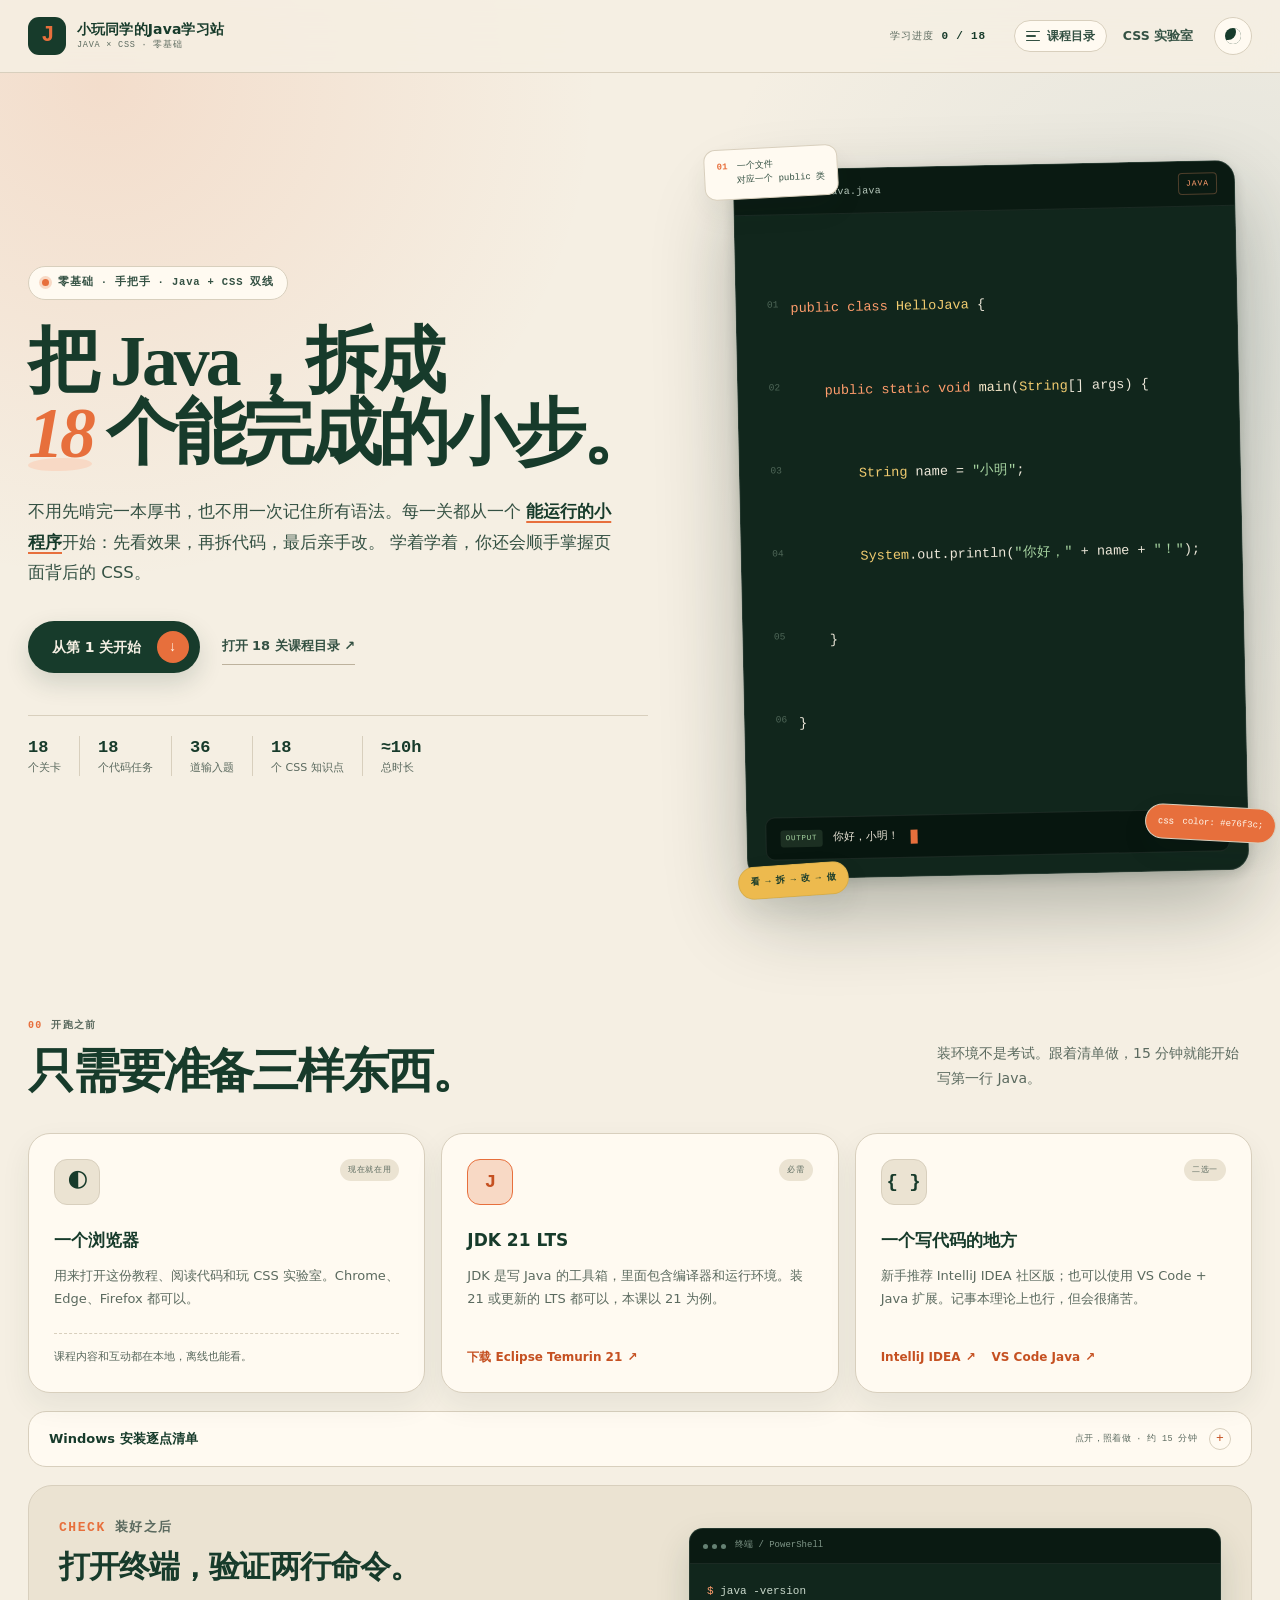
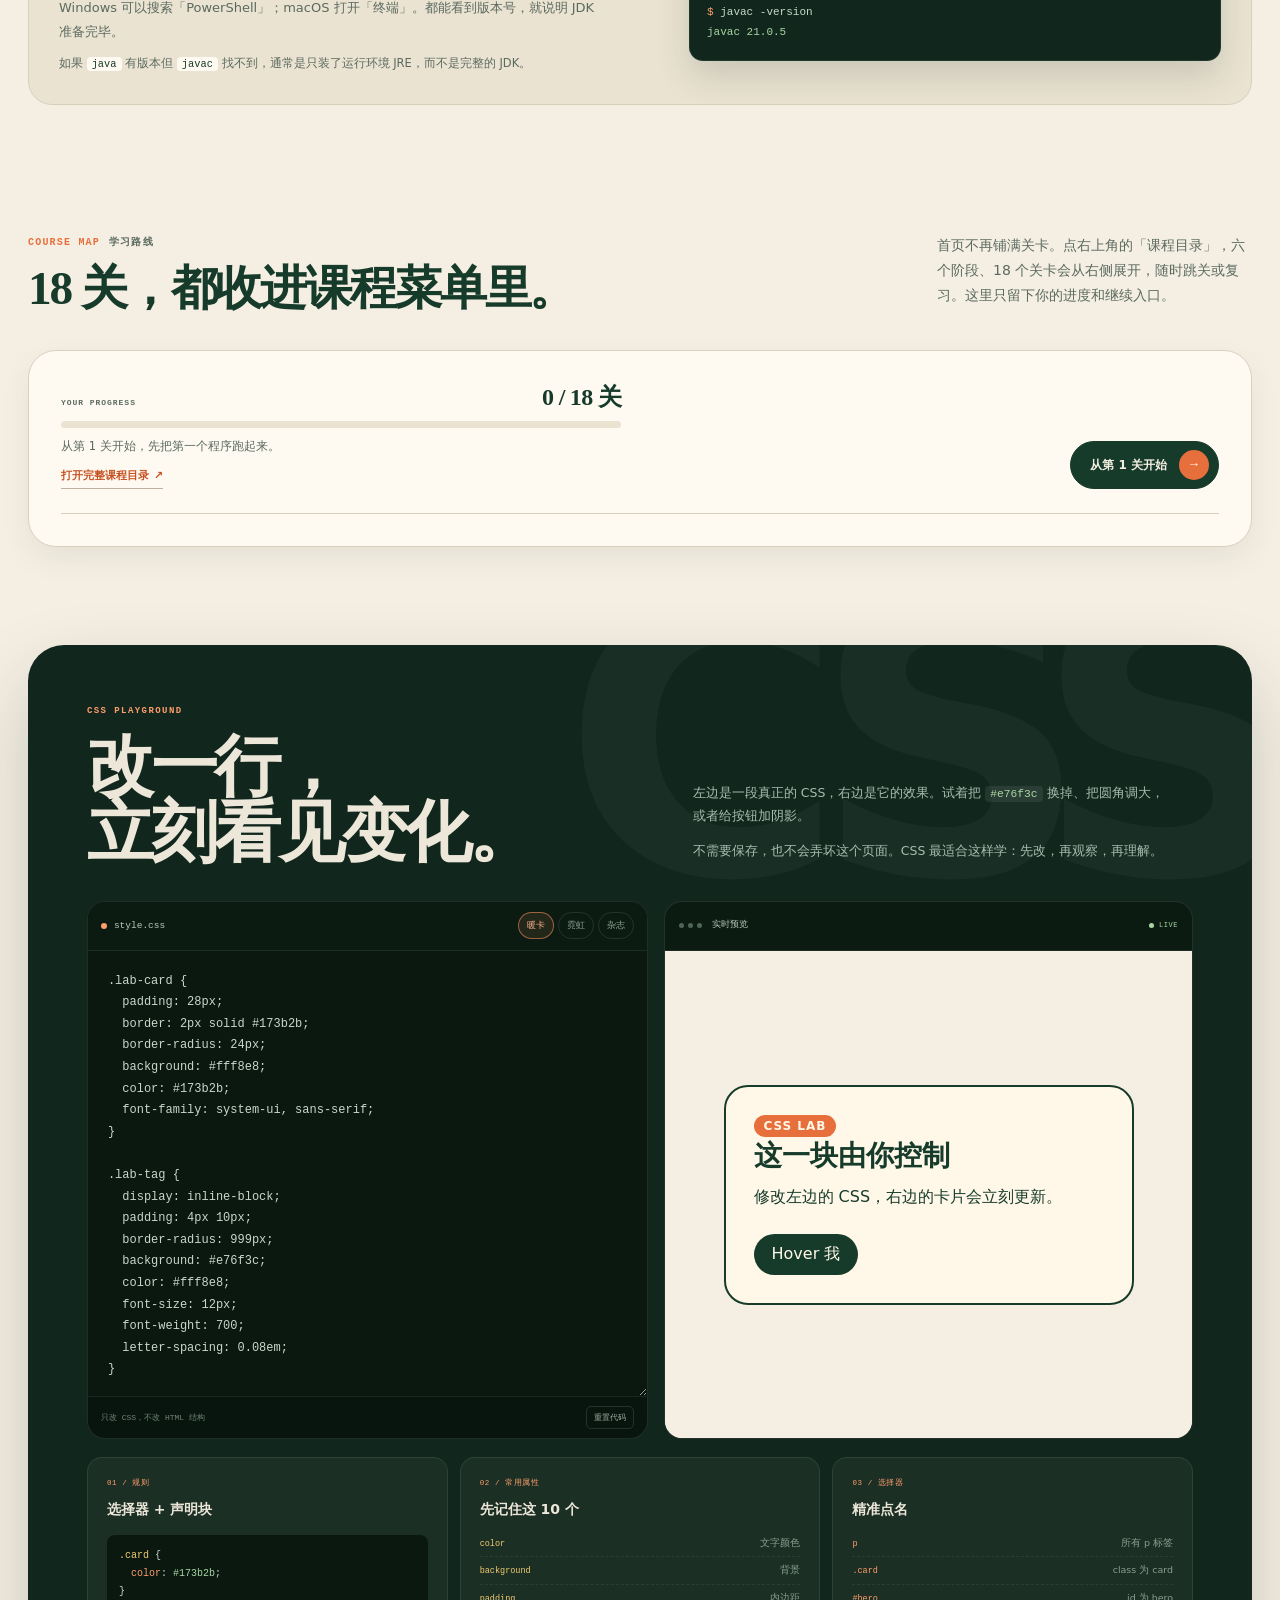
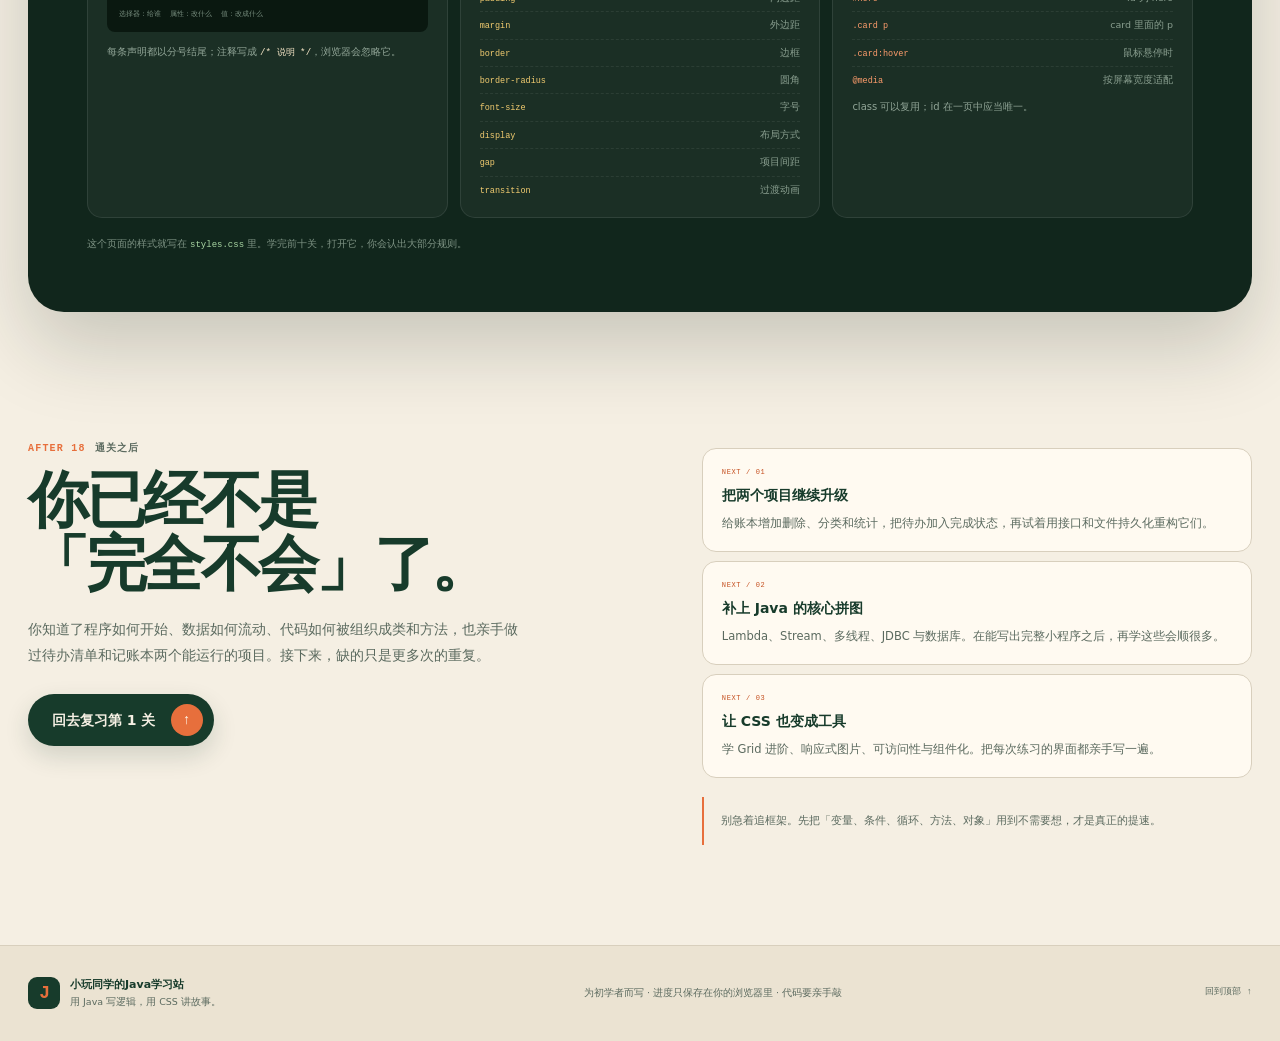
==== index.html @ 073ec58f "Add files via upload" ====
<!DOCTYPE html>
<html lang="zh-CN" data-theme="day">
<head>
  <meta charset="UTF-8">
  <meta name="viewport" content="width=device-width, initial-scale=1.0">
  <meta name="description" content="小玩同学的 Java 学习站：18 个分级关卡、18 个代码任务，零基础手把手入门，同时学会 CSS 语法。">
  <meta name="theme-color" content="#f5efe3">
  <title>小玩同学的Java学习站｜18 关，从零到完整项目</title>
  <script>
    (function () {
      try {
        var savedTheme = localStorage.getItem("java-start-theme");
        if (savedTheme === "night") {
          document.documentElement.dataset.theme = "night";
        }
      } catch (error) { /* 隐私模式下忽略即可 */ }
    }());
  </script>
  <link rel="icon" href="data:image/svg+xml,%3Csvg xmlns='http://www.w3.org/2000/svg' viewBox='0 0 100 100'%3E%3Crect width='100' height='100' rx='24' fill='%23173b2b'/%3E%3Ctext x='50' y='71' font-family='monospace' font-size='62' font-weight='bold' text-anchor='middle' fill='%23e76f3c'%3EJ%3C/text%3E%3C/svg%3E">
  <link rel="stylesheet" href="styles.css?v=12">
  <script src="chapters.js?v=12" defer></script>
  <script src="script.js?v=12" defer></script>
</head>
<body>
  <a class="skip-link" href="#main">跳到正文</a>
  <noscript><div class="noscript-note">这页的 18 关内容和互动练习需要 JavaScript。请在浏览器里启用 JavaScript，或换一个现代浏览器打开。</div></noscript>
  <div class="reading-progress" aria-hidden="true"><span id="readingBar"></span></div>

  <header class="site-header">
    <div class="header-inner">
      <a class="brand" href="#top" aria-label="小玩同学的Java学习站首页">
        <span class="brand-mark" aria-hidden="true">J</span>
        <span class="brand-text">
          <strong>小玩同学的Java学习站</strong>
          <small>JAVA × CSS · 零基础</small>
        </span>
      </a>

      <div class="header-progress" aria-hidden="true">
        <span>学习进度</span>
        <strong id="headerProgress">0 / 18</strong>
      </div>

      <nav class="header-nav" aria-label="页面导航">
        <button class="course-menu-toggle" type="button" data-course-menu-toggle aria-haspopup="dialog" aria-expanded="false" aria-controls="courseMenu" aria-label="打开课程目录">
          <span class="course-menu-toggle-icon" aria-hidden="true"><i></i><i></i><i></i></span>
          <span class="course-menu-toggle-label">课程目录</span>
        </button>
        <a href="#lab">CSS 实验室</a>
        <button class="theme-toggle" id="themeToggle" type="button" aria-pressed="false">
          <span class="theme-icon" aria-hidden="true"></span>
          <span class="visually-hidden">切换深色模式</span>
        </button>
      </nav>
    </div>
  </header>

  <main id="main">
    <!-- ============ HERO ============ -->
    <section class="hero" id="top">
      <div class="hero-copy">
        <p class="eyebrow"><span class="eyebrow-dot" aria-hidden="true"></span>零基础 · 手把手 · Java + CSS 双线</p>
        <h1>
          <span class="title-line">把 Java，拆成</span>
          <span class="title-line"><em>18</em>&nbsp;个能完成的小步。</span>
        </h1>
        <p class="hero-intro">
          不用先啃完一本厚书，也不用一次记住所有语法。每一关都从一个
          <strong>能运行的小程序</strong>开始：先看效果，再拆代码，最后亲手改。
          学着学着，你还会顺手掌握页面背后的 CSS。
        </p>
        <div class="hero-actions">
          <a class="button button-primary" href="lesson.html?level=01">
            从第 1 关开始
            <span aria-hidden="true">↓</span>
          </a>
          <button class="text-link" type="button" data-course-menu-toggle aria-haspopup="dialog" aria-expanded="false" aria-controls="courseMenu">
            打开 18 关课程目录 <span aria-hidden="true">↗</span>
          </button>
        </div>
        <ul class="hero-meta" aria-label="课程概览">
          <li><strong>18</strong> 个关卡</li>
          <li><strong>18</strong> 个代码任务</li>
          <li><strong>36</strong> 道输入题</li>
          <li><strong>18</strong> 个 CSS 知识点</li>
          <li><strong>≈10h</strong> 总时长</li>
        </ul>
      </div>

      <div class="hero-stage" aria-label="HelloJava 程序示例">
        <div class="hero-note note-class">
          <span>01</span>
          <p>一个文件<br>对应一个 public 类</p>
        </div>

        <div class="hero-window">
          <div class="window-bar">
            <span class="window-dots" aria-hidden="true"><i></i><i></i><i></i></span>
            <span class="window-file">HelloJava.java</span>
            <span class="window-badge">JAVA</span>
          </div>
          <ol class="hero-code">
            <li><span class="tok-keyword">public</span> <span class="tok-keyword">class</span> <span class="tok-type">HelloJava</span> {</li>
            <li>    <span class="tok-keyword">public</span> <span class="tok-keyword">static</span> <span class="tok-keyword">void</span> <span class="tok-function">main</span>(<span class="tok-type">String</span>[] args) {</li>
            <li>        <span class="tok-type">String</span> name = <span class="tok-string">"小明"</span>;</li>
            <li>        <span class="tok-type">System</span>.out.println(<span class="tok-string">"你好，"</span> + name + <span class="tok-string">"！"</span>);</li>
            <li>    }</li>
            <li>}</li>
          </ol>
          <div class="hero-terminal">
            <span class="terminal-label">OUTPUT</span>
            <code>你好，小明！</code><span class="terminal-cursor" aria-hidden="true"></span>
          </div>
        </div>

        <div class="hero-note note-css">
          <span>CSS</span>
          <code>color: #e76f3c;</code>
        </div>
        <div class="hero-stamp" aria-hidden="true">
          <span>看 → 拆 → 改 → 做</span>
        </div>
      </div>
    </section>

    <!-- ============ PREP ============ -->
    <section class="prep section-shell" id="prep">
      <div class="section-heading">
        <div>
          <p class="section-kicker"><span>00</span> 开跑之前</p>
          <h2>只需要准备三样东西。</h2>
        </div>
        <p class="section-side">装环境不是考试。跟着清单做，15 分钟就能开始写第一行 Java。</p>
      </div>

      <div class="prep-grid">
        <article class="prep-card">
          <div class="prep-card-top">
            <span class="prep-icon" aria-hidden="true">◐</span>
            <span class="prep-tag">现在就在用</span>
          </div>
          <h3>一个浏览器</h3>
          <p>用来打开这份教程、阅读代码和玩 CSS 实验室。Chrome、Edge、Firefox 都可以。</p>
          <p class="prep-note">课程内容和互动都在本地，离线也能看。</p>
        </article>

        <article class="prep-card">
          <div class="prep-card-top">
            <span class="prep-icon prep-icon-java" aria-hidden="true">J</span>
            <span class="prep-tag">必需</span>
          </div>
          <h3>JDK 21 LTS</h3>
          <p>JDK 是写 Java 的工具箱，里面包含编译器和运行环境。装 21 或更新的 LTS 都可以，本课以 21 为例。</p>
          <a class="prep-link" href="https://adoptium.net/" target="_blank" rel="noopener noreferrer">下载 Eclipse Temurin 21 <span aria-hidden="true">↗</span></a>
        </article>

        <article class="prep-card">
          <div class="prep-card-top">
            <span class="prep-icon" aria-hidden="true">{ }</span>
            <span class="prep-tag">二选一</span>
          </div>
          <h3>一个写代码的地方</h3>
          <p>新手推荐 IntelliJ IDEA 社区版；也可以使用 VS Code + Java 扩展。记事本理论上也行，但会很痛苦。</p>
          <div class="prep-links">
            <a class="prep-link" href="https://www.jetbrains.com/idea/download/" target="_blank" rel="noopener noreferrer">IntelliJ IDEA <span aria-hidden="true">↗</span></a>
            <a class="prep-link" href="https://code.visualstudio.com/docs/java/java-tutorial" target="_blank" rel="noopener noreferrer">VS Code Java <span aria-hidden="true">↗</span></a>
          </div>
        </article>
      </div>

      <details class="setup-details">
        <summary>
          <span>Windows 安装逐点清单</span>
          <small>点开，照着做 · 约 15 分钟</small>
        </summary>
        <div class="setup-body">
          <ol class="setup-steps">
            <li><strong>下载 JDK 21。</strong>打开 <a href="https://adoptium.net/" target="_blank" rel="noopener noreferrer">adoptium.net</a>，在 Releases 里选 JDK 21，Operating System 选 Windows，Architecture 选 x64，Package Type 选 JDK，下载 .msi 安装包。</li>
            <li><strong>安装。</strong>双击安装包，保持默认选项；在功能选择页勾选 <code>Set JAVA_HOME variable</code> 和 <code>Add to PATH</code>，然后 Install。</li>
            <li><strong>验证。</strong>关闭旧终端，重新打开 PowerShell，依次执行 <code>java -version</code> 和 <code>javac -version</code>。两个都能显示版本号就成功。</li>
            <li><strong>安装编辑器。</strong>下载 IntelliJ IDEA Community，安装时一路默认。第一次打开选择 New Project，Language 选 Java，JDK 选刚装好的 21。</li>
            <li><strong>创建第一段代码。</strong>在项目左侧展开 <code>src</code>，右键 → New → Java Class，输入 <code>HelloJava</code>；把第 1 关的代码粘进去，点击绿色三角运行。</li>
          </ol>
          <p class="setup-note">macOS 用户下载 .pkg 后按默认步骤安装即可；如果使用 VS Code，请先安装 Extension Pack for Java，再新建 <code>HelloJava.java</code>。安装路径里尽量避开中文和空格。</p>
        </div>
      </details>

      <div class="verify-card">
        <div class="verify-copy">
          <p class="section-kicker"><span>CHECK</span> 装好之后</p>
          <h3>打开终端，验证两行命令。</h3>
          <p>Windows 可以搜索「PowerShell」；macOS 打开「终端」。都能看到版本号，就说明 JDK 准备完毕。</p>
          <p class="tiny-note">如果 <code>java</code> 有版本但 <code>javac</code> 找不到，通常是只装了运行环境 JRE，而不是完整的 JDK。</p>
        </div>
        <div class="mini-terminal" aria-label="终端验证命令">
          <div class="mini-terminal-bar">
            <span class="mini-dots" aria-hidden="true"><i></i><i></i><i></i></span>
            终端 / PowerShell
          </div>
          <pre><span class="shell-prompt">$</span> java -version
<span class="shell-prompt">$</span> javac -version
<span class="shell-ok">javac 21.0.5</span></pre>
        </div>
      </div>
    </section>

    <!-- ============ COURSE ENTRY ============ -->
    <section class="course-levels section-shell" id="course">
      <div class="section-heading">
        <div>
          <p class="section-kicker"><span>COURSE MAP</span> 学习路线</p>
          <h2>18 关，都收进课程菜单里。</h2>
        </div>
        <p class="section-side">首页不再铺满关卡。点右上角的「课程目录」，六个阶段、18 个关卡会从右侧展开，随时跳关或复习。这里只留下你的进度和继续入口。</p>
      </div>

      <div class="course-dashboard">
        <div class="dashboard-top">
          <div class="dashboard-progress">
            <div class="dashboard-progress-head">
              <span>YOUR PROGRESS</span>
              <strong id="homeProgress">0 / 18 关</strong>
            </div>
            <div class="dashboard-track" aria-hidden="true"><span id="homeProgressBar"></span></div>
            <p id="homeProgressNote">从第 1 关开始，先把第一个程序跑起来。</p>
            <button class="dashboard-menu-link" type="button" data-course-menu-toggle aria-haspopup="dialog" aria-expanded="false" aria-controls="courseMenu">
              打开完整课程目录 <span aria-hidden="true">↗</span>
            </button>
          </div>
          <a class="dashboard-cta" id="continueBtn" href="lesson.html?level=01">
            <span id="continueLabel">从第 1 关开始</span>
            <span class="dashboard-cta-arrow" aria-hidden="true">→</span>
          </a>
        </div>

        <div class="phase-groups" hidden>
          <section class="phase-group" aria-labelledby="phase-title-1">
            <div class="phase-group-head">
              <span class="phase-group-no">阶段 01</span>
              <h3 id="phase-title-1">语法地基</h3>
              <span class="phase-group-count" data-phase-count="1">0 / 5</span>
            </div>
            <div class="level-grid">
              <a class="level-card" href="lesson.html?level=01" data-level-card="1">
                <span class="level-index">01</span>
                <span class="level-info">
                  <strong>Hello, Java</strong>
                  <small><span>类 · main · 输出</span><span class="level-css">CSS 规则</span><span class="level-minutes">25 min</span></small>
                </span>
                <span class="level-state" aria-hidden="true"><span class="level-check">✓</span><span class="level-arrow">→</span></span>
              </a>
              <a class="level-card" href="lesson.html?level=02" data-level-card="2">
                <span class="level-index">02</span>
                <span class="level-info">
                  <strong>变量与类型</strong>
                  <small><span>变量 · 类型 · 拼接</span><span class="level-css">CSS 变量</span><span class="level-minutes">25 min</span></small>
                </span>
                <span class="level-state" aria-hidden="true"><span class="level-check">✓</span><span class="level-arrow">→</span></span>
              </a>
              <a class="level-card" href="lesson.html?level=03" data-level-card="3">
                <span class="level-index">03</span>
                <span class="level-info">
                  <strong>输入与运算符</strong>
                  <small><span>Scanner · 算术 · 类型转换</span><span class="level-css">CSS 盒模型</span><span class="level-minutes">30 min</span></small>
                </span>
                <span class="level-state" aria-hidden="true"><span class="level-check">✓</span><span class="level-arrow">→</span></span>
              </a>
              <a class="level-card" href="lesson.html?level=04" data-level-card="4">
                <span class="level-index">04</span>
                <span class="level-info">
                  <strong>条件判断</strong>
                  <small><span>if / else · 比较 · 逻辑</span><span class="level-css">文字排版</span><span class="level-minutes">30 min</span></small>
                </span>
                <span class="level-state" aria-hidden="true"><span class="level-check">✓</span><span class="level-arrow">→</span></span>
              </a>
              <a class="level-card" href="lesson.html?level=05" data-level-card="5">
                <span class="level-index">05</span>
                <span class="level-info">
                  <strong>循环</strong>
                  <small><span>for · while · break</span><span class="level-css">hover 过渡</span><span class="level-minutes">30 min</span></small>
                </span>
                <span class="level-state" aria-hidden="true"><span class="level-check">✓</span><span class="level-arrow">→</span></span>
              </a>
            </div>
          </section>

          <section class="phase-group" aria-labelledby="phase-title-2">
            <div class="phase-group-head">
              <span class="phase-group-no">阶段 02</span>
              <h3 id="phase-title-2">组织代码</h3>
              <span class="phase-group-count" data-phase-count="2">0 / 2</span>
            </div>
            <div class="level-grid">
              <a class="level-card" href="lesson.html?level=06" data-level-card="6">
                <span class="level-index">06</span>
                <span class="level-info">
                  <strong>数组</strong>
                  <small><span>索引 · 遍历 · 增强 for</span><span class="level-css">Flexbox</span><span class="level-minutes">30 min</span></small>
                </span>
                <span class="level-state" aria-hidden="true"><span class="level-check">✓</span><span class="level-arrow">→</span></span>
              </a>
              <a class="level-card" href="lesson.html?level=07" data-level-card="7">
                <span class="level-index">07</span>
                <span class="level-info">
                  <strong>方法</strong>
                  <small><span>参数 · 返回值 · 作用域</span><span class="level-css">Grid</span><span class="level-minutes">30 min</span></small>
                </span>
                <span class="level-state" aria-hidden="true"><span class="level-check">✓</span><span class="level-arrow">→</span></span>
              </a>
            </div>
          </section>

          <section class="phase-group" aria-labelledby="phase-title-3">
            <div class="phase-group-head">
              <span class="phase-group-no">阶段 03</span>
              <h3 id="phase-title-3">面向对象</h3>
              <span class="phase-group-count" data-phase-count="3">0 / 3</span>
            </div>
            <div class="level-grid">
              <a class="level-card" href="lesson.html?level=08" data-level-card="8">
                <span class="level-index">08</span>
                <span class="level-info">
                  <strong>类与对象</strong>
                  <small><span>字段 · 构造方法 · this</span><span class="level-css">class 选择器</span><span class="level-minutes">35 min</span></small>
                </span>
                <span class="level-state" aria-hidden="true"><span class="level-check">✓</span><span class="level-arrow">→</span></span>
              </a>
              <a class="level-card" href="lesson.html?level=09" data-level-card="9">
                <span class="level-index">09</span>
                <span class="level-info">
                  <strong>封装与继承</strong>
                  <small><span>private · extends · 多态</span><span class="level-css">层叠优先级</span><span class="level-minutes">35 min</span></small>
                </span>
                <span class="level-state" aria-hidden="true"><span class="level-check">✓</span><span class="level-arrow">→</span></span>
              </a>
              <a class="level-card" href="lesson.html?level=10" data-level-card="10">
                <span class="level-index">10</span>
                <span class="level-info">
                  <strong>集合</strong>
                  <small><span>ArrayList · HashMap · 泛型</span><span class="level-css">响应式</span><span class="level-minutes">35 min</span></small>
                </span>
                <span class="level-state" aria-hidden="true"><span class="level-check">✓</span><span class="level-arrow">→</span></span>
              </a>
            </div>
          </section>

          <section class="phase-group" aria-labelledby="phase-title-4">
            <div class="phase-group-head">
              <span class="phase-group-no">阶段 04</span>
              <h3 id="phase-title-4">做出东西</h3>
              <span class="phase-group-count" data-phase-count="4">0 / 2</span>
            </div>
            <div class="level-grid">
              <a class="level-card" href="lesson.html?level=11" data-level-card="11">
                <span class="level-index">11</span>
                <span class="level-info">
                  <strong>异常与调试</strong>
                  <small><span>try-catch · finally · 调试</span><span class="level-css">关键帧动画</span><span class="level-minutes">35 min</span></small>
                </span>
                <span class="level-state" aria-hidden="true"><span class="level-check">✓</span><span class="level-arrow">→</span></span>
              </a>
              <a class="level-card" href="lesson.html?level=12" data-level-card="12">
                <span class="level-index">12</span>
                <span class="level-info">
                  <strong>待办清单项目</strong>
                  <small><span>综合项目 · 实战</span><span class="level-css">主题变量</span><span class="level-minutes">50 min</span></small>
                </span>
                <span class="level-state" aria-hidden="true"><span class="level-check">✓</span><span class="level-arrow">→</span></span>
              </a>
            </div>
          </section>

          <section class="phase-group" aria-labelledby="phase-title-5">
            <div class="phase-group-head">
              <span class="phase-group-no">阶段 05</span>
              <h3 id="phase-title-5">进阶表达</h3>
              <span class="phase-group-count" data-phase-count="5">0 / 4</span>
            </div>
            <div class="level-grid">
              <a class="level-card" href="lesson.html?level=13" data-level-card="13">
                <span class="level-index">13</span>
                <span class="level-info">
                  <strong>字符串与文本</strong>
                  <small><span>String · trim · equals</span><span class="level-css">文本省略</span><span class="level-minutes">35 min</span></small>
                </span>
                <span class="level-state" aria-hidden="true"><span class="level-check">✓</span><span class="level-arrow">→</span></span>
              </a>
              <a class="level-card" href="lesson.html?level=14" data-level-card="14">
                <span class="level-index">14</span>
                <span class="level-info">
                  <strong>接口与多态</strong>
                  <small><span>interface · implements</span><span class="level-css">伪元素</span><span class="level-minutes">35 min</span></small>
                </span>
                <span class="level-state" aria-hidden="true"><span class="level-check">✓</span><span class="level-arrow">→</span></span>
              </a>
              <a class="level-card" href="lesson.html?level=15" data-level-card="15">
                <span class="level-index">15</span>
                <span class="level-info">
                  <strong>枚举与 switch</strong>
                  <small><span>enum · 箭头 switch</span><span class="level-css">sticky 定位</span><span class="level-minutes">30 min</span></small>
                </span>
                <span class="level-state" aria-hidden="true"><span class="level-check">✓</span><span class="level-arrow">→</span></span>
              </a>
              <a class="level-card" href="lesson.html?level=16" data-level-card="16">
                <span class="level-index">16</span>
                <span class="level-info">
                  <strong>泛型与 Set</strong>
                  <small><span>泛型 · HashSet · 去重</span><span class="level-css">clamp 函数</span><span class="level-minutes">35 min</span></small>
                </span>
                <span class="level-state" aria-hidden="true"><span class="level-check">✓</span><span class="level-arrow">→</span></span>
              </a>
            </div>
          </section>

          <section class="phase-group" aria-labelledby="phase-title-6">
            <div class="phase-group-head">
              <span class="phase-group-no">阶段 06</span>
              <h3 id="phase-title-6">文件与项目</h3>
              <span class="phase-group-count" data-phase-count="6">0 / 2</span>
            </div>
            <div class="level-grid">
              <a class="level-card" href="lesson.html?level=17" data-level-card="17">
                <span class="level-index">17</span>
                <span class="level-info">
                  <strong>文件读写</strong>
                  <small><span>Path · Files · IOException</span><span class="level-css">focus-within</span><span class="level-minutes">40 min</span></small>
                </span>
                <span class="level-state" aria-hidden="true"><span class="level-check">✓</span><span class="level-arrow">→</span></span>
              </a>
              <a class="level-card" href="lesson.html?level=18" data-level-card="18">
                <span class="level-index">18</span>
                <span class="level-info">
                  <strong>记账本项目</strong>
                  <small><span>文件持久化 · 项目整合</span><span class="level-css">自动网格</span><span class="level-minutes">50 min</span></small>
                </span>
                <span class="level-state" aria-hidden="true"><span class="level-check">✓</span><span class="level-arrow">→</span></span>
              </a>
            </div>
          </section>
        </div>
      </div>
    </section>

    <!-- ============ CSS LAB ============ -->
    <section class="lab-section" id="lab">
      <div class="lab-heading">
        <div>
          <p class="lab-kicker">CSS PLAYGROUND</p>
          <h2>改一行，<br>立刻看见变化。</h2>
        </div>
        <div class="lab-intro">
          <p>左边是一段真正的 CSS，右边是它的效果。试着把 <code>#e76f3c</code> 换掉、把圆角调大，或者给按钮加阴影。</p>
          <p>不需要保存，也不会弄坏这个页面。CSS 最适合这样学：先改，再观察，再理解。</p>
        </div>
      </div>

      <div class="lab-grid">
        <div class="lab-editor-panel">
          <div class="lab-toolbar">
            <span class="lab-file"><i aria-hidden="true"></i>style.css</span>
            <div class="lab-presets" role="group" aria-label="CSS 示例预设">
              <button type="button" data-preset="warm">暖卡</button>
              <button type="button" data-preset="neon">霓虹</button>
              <button type="button" data-preset="editorial">杂志</button>
            </div>
          </div>
          <textarea id="cssEditor" spellcheck="false" aria-label="编辑 CSS 代码">.lab-card {
  padding: 28px;
  border: 2px solid #173b2b;
  border-radius: 24px;
  background: #fff8e8;
  color: #173b2b;
  font-family: system-ui, sans-serif;
}

.lab-tag {
  display: inline-block;
  padding: 4px 10px;
  border-radius: 999px;
  background: #e76f3c;
  color: #fff8e8;
  font-size: 12px;
  font-weight: 700;
  letter-spacing: 0.08em;
}

.lab-title {
  margin: 16px 0 8px;
  font-size: 28px;
}

.lab-btn {
  margin-top: 12px;
  padding: 10px 18px;
  border: 0;
  border-radius: 999px;
  background: #173b2b;
  color: #fff8e8;
  cursor: pointer;
  transition: transform 180ms ease;
}

.lab-btn:hover {
  transform: translateY(-3px);
}</textarea>
          <div class="lab-footer">
            <span>只改 CSS，不改 HTML 结构</span>
            <button type="button" id="resetLab">重置代码</button>
          </div>
        </div>

        <div class="lab-preview-panel">
          <div class="lab-preview-bar">
            <span><i aria-hidden="true"></i><i aria-hidden="true"></i><i aria-hidden="true"></i></span>
            <strong>实时预览</strong>
            <em><i aria-hidden="true"></i>LIVE</em>
          </div>
          <iframe id="labPreview" title="CSS 实时预览"></iframe>
        </div>
      </div>

      <div class="cheat-sheet">
        <article class="cheat-card">
          <p class="cheat-num">01 / 规则</p>
          <h3>选择器 + 声明块</h3>
          <div class="anatomy">
            <code><span class="anatomy-selector">.card</span> {<br>&nbsp;&nbsp;<span class="anatomy-property">color</span>: <span class="anatomy-value">#173b2b</span>;<br>}</code>
            <div class="anatomy-labels" aria-hidden="true">
              <span>选择器：给谁</span>
              <span>属性：改什么</span>
              <span>值：改成什么</span>
            </div>
          </div>
          <p>每条声明都以分号结尾；注释写成 <code>/* 说明 */</code>，浏览器会忽略它。</p>
        </article>

        <article class="cheat-card">
          <p class="cheat-num">02 / 常用属性</p>
          <h3>先记住这 10 个</h3>
          <ul class="cheat-list">
            <li><code>color</code><span>文字颜色</span></li>
            <li><code>background</code><span>背景</span></li>
            <li><code>padding</code><span>内边距</span></li>
            <li><code>margin</code><span>外边距</span></li>
            <li><code>border</code><span>边框</span></li>
            <li><code>border-radius</code><span>圆角</span></li>
            <li><code>font-size</code><span>字号</span></li>
            <li><code>display</code><span>布局方式</span></li>
            <li><code>gap</code><span>项目间距</span></li>
            <li><code>transition</code><span>过渡动画</span></li>
          </ul>
        </article>

        <article class="cheat-card">
          <p class="cheat-num">03 / 选择器</p>
          <h3>精准点名</h3>
          <ul class="cheat-list cheat-list-code">
            <li><code>p</code><span>所有 p 标签</span></li>
            <li><code>.card</code><span>class 为 card</span></li>
            <li><code>#hero</code><span>id 为 hero</span></li>
            <li><code>.card p</code><span>card 里面的 p</span></li>
            <li><code>.card:hover</code><span>鼠标悬停时</span></li>
            <li><code>@media</code><span>按屏幕宽度适配</span></li>
          </ul>
          <p class="cheat-note">class 可以复用；id 在一页中应当唯一。</p>
        </article>
      </div>
      <p class="lab-footnote">这个页面的样式就写在 <code>styles.css</code> 里。学完前十关，打开它，你会认出大部分规则。</p>
    </section>

    <!-- ============ FINISH ============ -->
    <section class="finish section-shell" id="finish">
      <div class="finish-lead">
        <p class="section-kicker"><span>AFTER 18</span> 通关之后</p>
        <h2>你已经不是<br>「完全不会」了。</h2>
        <p>你知道了程序如何开始、数据如何流动、代码如何被组织成类和方法，也亲手做过待办清单和记账本两个能运行的项目。接下来，缺的只是更多次的重复。</p>
        <a class="button button-primary" href="lesson.html?level=01">回去复习第 1 关 <span aria-hidden="true">↑</span></a>
      </div>

      <div class="finish-next">
        <article class="next-card">
          <span class="next-num">NEXT / 01</span>
          <h3>把两个项目继续升级</h3>
          <p>给账本增加删除、分类和统计，把待办加入完成状态，再试着用接口和文件持久化重构它们。</p>
        </article>
        <article class="next-card">
          <span class="next-num">NEXT / 02</span>
          <h3>补上 Java 的核心拼图</h3>
          <p>Lambda、Stream、多线程、JDBC 与数据库。在能写出完整小程序之后，再学这些会顺很多。</p>
        </article>
        <article class="next-card">
          <span class="next-num">NEXT / 03</span>
          <h3>让 CSS 也变成工具</h3>
          <p>学 Grid 进阶、响应式图片、可访问性与组件化。把每次练习的界面都亲手写一遍。</p>
        </article>
        <p class="finish-note">别急着追框架。先把「变量、条件、循环、方法、对象」用到不需要想，才是真正的提速。</p>
      </div>
    </section>
  </main>

  <footer class="site-footer">
    <div class="footer-inner">
      <div class="footer-brand">
        <span class="brand-mark" aria-hidden="true">J</span>
        <p><strong>小玩同学的Java学习站</strong><br><span>用 Java 写逻辑，用 CSS 讲故事。</span></p>
      </div>
      <p class="footer-note">为初学者而写 · 进度只保存在你的浏览器里 · 代码要亲手敲</p>
      <a href="#top">回到顶部 ↑</a>
    </div>
  </footer>

  <!-- ============ 课程目录二级菜单 ============ -->
  <div class="course-menu" id="courseMenu" hidden>
    <div class="course-menu-scrim" data-course-menu-close></div>
    <aside class="course-menu-panel" role="dialog" aria-modal="true" aria-labelledby="courseMenuTitle">
      <header class="course-menu-head">
        <div>
          <p class="course-menu-kicker">COURSE MAP · 6 个阶段</p>
          <h2 id="courseMenuTitle">课程目录</h2>
          <p>18 个小关卡，可以按顺序学，也可以随时跳关复习。</p>
        </div>
        <button class="course-menu-close" type="button" data-course-menu-close aria-label="关闭课程目录">
          <span aria-hidden="true">×</span>
        </button>
      </header>

      <div class="course-menu-progress">
        <div class="course-menu-progress-head">
          <span>我的进度</span>
          <strong id="courseMenuProgress">0 / 18 关</strong>
        </div>
        <div class="course-menu-track" aria-hidden="true"><span id="courseMenuBar"></span></div>
        <p id="courseMenuNote">从第 1 关开始，先把第一个程序跑起来。</p>
      </div>

      <div class="course-menu-body" id="courseMenuBody"></div>

      <footer class="course-menu-foot">
        <a class="course-menu-start" id="courseMenuStart" href="lesson.html?level=01">
          <span id="courseMenuStartLabel">从第 1 关开始</span>
          <span class="course-menu-start-arrow" aria-hidden="true">→</span>
        </a>
        <p>进度只保存在当前浏览器 · 不需要登录</p>
      </footer>
    </aside>
  </div>

  <div class="toast" id="toast" role="status" aria-live="polite"></div>
</body>
</html>
---- styles.css ----
/* =========================================================
   小玩同学的Java学习站 — 全站样式
   这是一份可以直接阅读的 CSS 示例：
   变量 → 布局 → 组件 → 响应式 → 深色主题。
   ========================================================= */

/* ---------- 01. 设计变量：改这里，全站换皮肤 ---------- */
:root {
  --font-sans: "Noto Sans SC", "PingFang SC", "Microsoft YaHei", system-ui, -apple-system, sans-serif;
  --font-display: "Iowan Old Style", "Palatino Linotype", "Book Antiqua", "Songti SC", "Noto Serif SC", serif;
  --font-mono: "Cascadia Code", "SFMono-Regular", "JetBrains Mono", Consolas, "Liberation Mono", monospace;

  --paper: #f5efe3;
  --paper-2: #ebe3d2;
  --card: #fffaf1;
  --card-strong: #fffdf8;
  --ink: #173b2b;
  --ink-soft: #345143;
  --muted: #5b6a5f;
  --line: #d8cfbd;
  --line-strong: #bdb29d;

  --accent: #e76f3c;
  --accent-strong: #c55021;
  --accent-soft: #f8d9c5;
  --sun: #edba4e;
  --sky: #6f9aad;
  --green-strong: #2f7656;
  --green-soft: #dce9df;
  --danger: #a9472c;
  --accent-contrast: #fff8ed;

  --code-bg: #11261c;
  --code-bg-2: #0a1a12;
  --code-ink: #ede7d9;
  --code-muted: #7f9688;
  --tok-keyword: #ff9d6c;
  --tok-type: #f2cc70;
  --tok-string: #a9d6a3;
  --tok-comment: #779181;
  --tok-number: #8ec7e0;
  --tok-function: #f7e7c8;

  --quiz-bg: #173b2b;
  --quiz-ink: #f7f0e2;

  --halo-accent: rgba(231, 111, 60, 0.14);
  --halo-sky: rgba(111, 154, 173, 0.15);
  --dot: rgba(23, 59, 43, 0.1);
  --header-bg: rgba(245, 239, 227, 0.86);
  --overlay-white: rgba(255, 255, 255, 0.2);
  --phase-1-ink: var(--accent-strong);
  --phase-2-ink: #4f7b8e;
  --phase-3-ink: #8e6414;
  --phase-4-ink: var(--green-strong);
  --phase-5-ink: #6c5b8f;
  --phase-6-ink: #2c6f73;

  --shadow: 0 28px 70px rgba(35, 52, 37, 0.1);
  --shadow-sm: 0 12px 30px rgba(35, 52, 37, 0.07);
  --radius-lg: 30px;
  --radius-md: 20px;
  --header-h: 72px;
  color-scheme: light;
}

html[data-theme="night"] {
  --paper: #0e1a14;
  --paper-2: #14231b;
  --card: #17281e;
  --card-strong: #1a2c21;
  --ink: #f2ecdd;
  --ink-soft: #d6dfd5;
  --muted: #a4b1a6;
  --line: #304237;
  --line-strong: #4b6152;

  --accent: #ff9562;
  --accent-strong: #ffb18c;
  --accent-soft: #472b1f;
  --sun: #f1c15d;
  --sky: #91bdcc;
  --green-strong: #5eaa82;
  --green-soft: #1d3628;
  --danger: #ff9a7c;
  --accent-contrast: #1d130e;

  --code-bg: #07130d;
  --code-bg-2: #040c08;
  --code-ink: #eee8da;
  --code-muted: #82988a;

  --quiz-bg: #07150f;
  --quiz-ink: #f4eddd;

  --halo-accent: rgba(255, 149, 98, 0.1);
  --halo-sky: rgba(145, 189, 204, 0.1);
  --dot: rgba(242, 236, 221, 0.08);
  --header-bg: rgba(14, 26, 20, 0.86);
  --overlay-white: rgba(255, 255, 255, 0.08);
  --phase-1-ink: #ffb18c;
  --phase-2-ink: #a6d0df;
  --phase-3-ink: #f0c56b;
  --phase-4-ink: #7ac59a;
  --phase-5-ink: #cfbcf0;
  --phase-6-ink: #8fd4d6;

  --shadow: 0 28px 70px rgba(0, 0, 0, 0.35);
  --shadow-sm: 0 12px 30px rgba(0, 0, 0, 0.22);
  color-scheme: dark;
}

/* ---------- 02. 基础重置与排版 ---------- */
*,
*::before,
*::after {
  box-sizing: border-box;
}

html {
  scroll-behavior: smooth;
  scroll-padding-top: 94px;
}

body {
  margin: 0;
  min-width: 320px;
  overflow-x: clip;
  background-color: var(--paper);
  background-image:
    radial-gradient(circle at 8% 2%, var(--halo-accent), transparent 31rem),
    radial-gradient(circle at 96% 8%, var(--halo-sky), transparent 34rem);
  color: var(--ink);
  font-family: var(--font-sans);
  font-size: 16px;
  line-height: 1.7;
  -webkit-font-smoothing: antialiased;
  text-rendering: optimizeLegibility;
  transition: background-color 220ms ease, color 220ms ease;
}

::selection {
  background: var(--accent);
  color: #fff8ed;
}

img,
svg {
  max-width: 100%;
}

a {
  color: inherit;
  text-decoration: none;
}

button,
textarea {
  font: inherit;
}

button {
  color: inherit;
}

h1,
h2,
h3,
h4,
p,
ul,
ol,
figure {
  margin-top: 0;
}

h1,
h2,
h3 {
  text-wrap: balance;
}

code,
pre {
  font-family: var(--font-mono);
}

code {
  font-size: 0.9em;
}

:focus-visible {
  outline: 3px solid var(--accent);
  outline-offset: 3px;
}

[hidden] {
  display: none !important;
}

.visually-hidden {
  position: absolute !important;
  width: 1px !important;
  height: 1px !important;
  padding: 0 !important;
  margin: -1px !important;
  overflow: hidden !important;
  clip: rect(0, 0, 0, 0) !important;
  white-space: nowrap !important;
  border: 0 !important;
}

.skip-link {
  position: fixed;
  top: 10px;
  left: 10px;
  z-index: 200;
  padding: 10px 16px;
  border-radius: 999px;
  background: var(--ink);
  color: var(--paper);
  font-weight: 700;
  transform: translateY(-150%);
  transition: transform 160ms ease;
}

.skip-link:focus {
  transform: translateY(0);
}

.noscript-note {
  margin: 18px;
  padding: 14px 18px;
  border: 1px solid var(--accent);
  border-radius: 12px;
  background: var(--accent-soft);
  color: var(--ink);
  font-size: 13px;
  text-align: center;
}

.reading-progress {
  position: fixed;
  inset: 0 0 auto;
  z-index: 120;
  height: 3px;
  pointer-events: none;
}

.reading-progress span {
  display: block;
  width: 0;
  height: 100%;
  background: var(--accent);
  box-shadow: 0 0 10px var(--accent);
  transition: width 80ms linear;
}

/* ---------- 03. 顶部导航 ---------- */
.site-header {
  position: sticky;
  top: 0;
  z-index: 80;
  border-bottom: 1px solid var(--line);
  background: var(--header-bg);
  backdrop-filter: blur(18px) saturate(130%);
  -webkit-backdrop-filter: blur(18px) saturate(130%);
}

.header-inner {
  display: flex;
  align-items: center;
  gap: 28px;
  width: 100%;
  max-width: 1440px;
  min-height: var(--header-h);
  margin: 0 auto;
  padding: 0 28px;
}

.brand {
  display: inline-flex;
  align-items: center;
  gap: 11px;
  flex-shrink: 0;
}

.brand-mark {
  display: grid;
  place-items: center;
  width: 38px;
  height: 38px;
  border-radius: 11px;
  background: var(--ink);
  color: var(--accent);
  font-family: var(--font-mono);
  font-size: 22px;
  font-weight: 800;
  line-height: 1;
  letter-spacing: -0.08em;
  transition: transform 180ms ease;
}

.brand:hover .brand-mark {
  transform: rotate(-6deg) translateY(-1px);
}

.brand-text {
  display: flex;
  flex-direction: column;
  gap: 1px;
}

.brand-text strong {
  font-size: 14px;
  line-height: 1.35;
  letter-spacing: 0.01em;
}

.brand-text small {
  color: var(--muted);
  font-family: var(--font-mono);
  font-size: 8.5px;
  line-height: 1.4;
  letter-spacing: 0.09em;
}

.header-progress {
  display: flex;
  align-items: baseline;
  gap: 8px;
  margin-left: auto;
  color: var(--muted);
  font-family: var(--font-mono);
  font-size: 10px;
  letter-spacing: 0.08em;
}

.header-progress strong {
  color: var(--ink);
  font-size: 11px;
}

.header-nav {
  display: flex;
  align-items: center;
  gap: 5px;
}

.header-nav > a {
  padding: 8px 11px;
  border-radius: 999px;
  color: var(--ink-soft);
  font-size: 12.5px;
  font-weight: 600;
  transition: background-color 160ms ease, color 160ms ease;
}

.header-nav > a:hover {
  background: var(--accent-soft);
  color: var(--ink);
}

.course-menu-toggle {
  display: inline-flex;
  align-items: center;
  gap: 7px;
  padding: 7px 11px;
  border: 1px solid var(--line);
  border-radius: 999px;
  background: var(--card);
  color: var(--ink-soft);
  font-size: 12px;
  font-weight: 600;
  line-height: 1.4;
  cursor: pointer;
  transition: border-color 160ms ease, background-color 160ms ease, color 160ms ease;
}

.course-menu-toggle:hover {
  border-color: var(--accent);
  background: var(--accent-soft);
  color: var(--ink);
}

.course-menu-toggle-icon {
  display: inline-grid;
  gap: 3px;
  width: 14px;
}

.course-menu-toggle-icon i {
  display: block;
  width: 14px;
  height: 1.5px;
  border-radius: 2px;
  background: currentColor;
}

.course-menu-toggle-icon i:nth-child(2) {
  width: 10px;
}

.theme-toggle {
  display: grid;
  place-items: center;
  width: 38px;
  height: 38px;
  margin-left: 5px;
  padding: 0;
  border: 1px solid var(--line);
  border-radius: 50%;
  background: var(--card);
  cursor: pointer;
  transition: border-color 160ms ease, transform 160ms ease, background-color 160ms ease;
}

.theme-toggle:hover {
  border-color: var(--accent);
  transform: rotate(10deg);
}

.theme-icon {
  display: block;
  width: 16px;
  height: 16px;
  border-radius: 50%;
  background: var(--ink);
  box-shadow: inset -5px -4px 0 var(--card);
  transition: background-color 200ms ease, box-shadow 200ms ease;
}

html[data-theme="night"] .theme-icon {
  background: var(--sun);
  box-shadow: 0 0 0 4px var(--accent-soft);
}

/* ---------- 04. 首屏 ---------- */
.hero {
  position: relative;
  display: grid;
  grid-template-columns: minmax(0, 1.1fr) minmax(420px, 0.9fr);
  align-items: center;
  gap: clamp(36px, 5vw, 82px);
  width: 100%;
  max-width: 1440px;
  min-height: calc(100vh - var(--header-h));
  margin: 0 auto;
  padding: 72px 28px 68px;
}

.hero::before {
  position: absolute;
  top: 8%;
  right: 2%;
  z-index: -1;
  width: 500px;
  height: 500px;
  border-radius: 50%;
  background: radial-gradient(circle, var(--halo-accent), transparent 68%);
  content: "";
  filter: blur(12px);
  pointer-events: none;
}

.hero-copy {
  position: relative;
  z-index: 2;
  max-width: 790px;
  animation: rise-in 680ms 40ms both cubic-bezier(0.22, 1, 0.36, 1);
}

.eyebrow {
  display: inline-flex;
  align-items: center;
  gap: 9px;
  margin-bottom: 25px;
  padding: 7px 13px;
  border: 1px solid var(--line);
  border-radius: 999px;
  background: var(--card);
  color: var(--ink-soft);
  font-family: var(--font-mono);
  font-size: 10.5px;
  font-weight: 600;
  letter-spacing: 0.08em;
}

.eyebrow-dot {
  width: 7px;
  height: 7px;
  border-radius: 50%;
  background: var(--accent);
  box-shadow: 0 0 0 3px var(--accent-soft);
}

.hero h1 {
  max-width: 850px;
  margin-bottom: 28px;
  font-family: var(--font-display);
  font-size: clamp(3.1rem, 5.6vw, 5.2rem);
  font-weight: 600;
  letter-spacing: -0.055em;
  line-height: 1.01;
}

.title-line {
  display: block;
}

.hero h1 em {
  position: relative;
  isolation: isolate;
  color: var(--accent);
  font-style: italic;
  font-weight: 600;
  white-space: nowrap;
}

.hero h1 em::after {
  position: absolute;
  right: 0;
  bottom: 0.03em;
  left: 0;
  z-index: -1;
  height: 0.18em;
  border-radius: 50%;
  background: var(--accent-soft);
  content: "";
  transform: rotate(-1.5deg);
}

.hero-intro {
  max-width: 590px;
  margin-bottom: 32px;
  color: var(--ink-soft);
  font-size: 16.5px;
  line-height: 1.85;
}

.hero-intro strong {
  color: var(--ink);
  text-decoration: underline;
  text-decoration-color: var(--accent);
  text-decoration-thickness: 2px;
  text-underline-offset: 4px;
}

.hero-actions {
  display: flex;
  flex-wrap: wrap;
  align-items: center;
  gap: 22px;
  margin-bottom: 42px;
}

.button {
  display: inline-flex;
  align-items: center;
  justify-content: center;
  gap: 15px;
  min-height: 50px;
  padding: 9px 10px 9px 23px;
  border: 1px solid transparent;
  border-radius: 999px;
  font-size: 14px;
  font-weight: 700;
  line-height: 1.3;
  transition: transform 180ms ease, box-shadow 180ms ease, background-color 180ms ease;
}

.button-primary {
  background: var(--ink);
  color: var(--paper);
  box-shadow: 0 10px 24px rgba(23, 59, 43, 0.16);
}

.button-primary > span {
  display: grid;
  place-items: center;
  width: 32px;
  height: 32px;
  border-radius: 50%;
  background: var(--accent);
  color: #fff8ed;
  font-family: var(--font-mono);
  font-size: 14px;
  transition: transform 180ms ease;
}

.button-primary:hover {
  box-shadow: 0 16px 32px rgba(23, 59, 43, 0.24);
  transform: translateY(-3px);
}

.button-primary:hover > span {
  transform: translateY(2px);
}

html[data-theme="night"] .button-primary {
  box-shadow: 0 12px 28px rgba(0, 0, 0, 0.35);
}

.text-link {
  padding: 7px 0;
  border: 0;
  border-bottom: 1px solid var(--line-strong);
  border-radius: 0;
  background: transparent;
  color: var(--ink-soft);
  font-size: 13px;
  font-weight: 600;
  cursor: pointer;
  transition: color 160ms ease, border-color 160ms ease;
}

.text-link:hover {
  border-color: var(--accent);
  color: var(--accent-strong);
}

.hero-meta {
  display: flex;
  flex-wrap: wrap;
  gap: 0;
  max-width: 620px;
  margin: 0;
  padding: 20px 0 0;
  border-top: 1px solid var(--line);
  list-style: none;
}

.hero-meta li {
  padding: 0 18px;
  border-left: 1px solid var(--line);
  color: var(--muted);
  font-size: 11px;
  line-height: 1.5;
}

.hero-meta li:first-child {
  padding-left: 0;
  border-left: 0;
}

.hero-meta strong {
  display: block;
  color: var(--ink);
  font-family: var(--font-mono);
  font-size: 17px;
  line-height: 1.4;
}

/* 首屏右侧：代码窗口 */
.hero-stage {
  position: relative;
  z-index: 2;
  width: 100%;
  max-width: 570px;
  margin-left: auto;
  padding: 20px 10px 22px;
  animation: rise-in 760ms 160ms both cubic-bezier(0.22, 1, 0.36, 1);
}

.hero-window {
  position: relative;
  z-index: 2;
  overflow: hidden;
  border: 1px solid rgba(255, 255, 255, 0.1);
  border-radius: 20px;
  background: var(--code-bg);
  box-shadow: 0 34px 80px rgba(20, 37, 26, 0.3), 0 4px 14px rgba(20, 37, 26, 0.16);
  transform: rotate(-1.2deg);
  transition: transform 320ms cubic-bezier(0.22, 1, 0.36, 1), box-shadow 320ms ease;
}

.hero-window:hover {
  box-shadow: 0 42px 90px rgba(20, 37, 26, 0.35);
  transform: rotate(0) translateY(-5px);
}

.window-bar {
  display: flex;
  align-items: center;
  gap: 12px;
  min-height: 45px;
  padding: 0 17px;
  border-bottom: 1px solid rgba(255, 255, 255, 0.07);
  background: var(--code-bg-2);
  color: var(--code-muted);
  font-family: var(--font-mono);
  font-size: 10px;
}

.window-dots {
  display: inline-flex;
  gap: 5px;
}

.window-dots i {
  display: block;
  width: 7px;
  height: 7px;
  border-radius: 50%;
  background: #ff8a65;
}

.window-dots i:nth-child(2) {
  background: var(--sun);
}

.window-dots i:nth-child(3) {
  background: #72b58e;
}

.window-file {
  color: #b7c8bc;
  letter-spacing: 0.02em;
}

.window-badge {
  margin-left: auto;
  padding: 3px 7px;
  border: 1px solid rgba(255, 157, 108, 0.28);
  border-radius: 4px;
  color: var(--tok-keyword);
  font-size: 8px;
  letter-spacing: 0.12em;
}

.hero-code {
  margin: 0;
  padding: 25px 22px 24px;
  list-style: none;
  color: var(--code-ink);
  font-family: var(--font-mono);
  font-size: clamp(11.5px, 1.1vw, 13.5px);
  line-height: 2.05;
  white-space: pre;
  overflow-x: auto;
  counter-reset: hero-line;
}

.hero-code li {
  position: relative;
  min-width: max-content;
  padding-left: 32px;
  white-space: pre;
}

.hero-code li::before {
  position: absolute;
  top: 0;
  left: 0;
  width: 20px;
  color: #4f6758;
  content: counter(hero-line, decimal-leading-zero);
  counter-increment: hero-line;
  font-size: 9.5px;
  text-align: right;
  user-select: none;
}

.tok-keyword {
  color: var(--tok-keyword);
}

.tok-type {
  color: var(--tok-type);
}

.tok-string {
  color: var(--tok-string);
}

.tok-comment {
  color: var(--tok-comment);
  font-style: italic;
}

.tok-number {
  color: var(--tok-number);
}

.tok-function {
  color: var(--tok-function);
}

.hero-terminal {
  display: flex;
  align-items: center;
  gap: 11px;
  margin: 0 18px 18px;
  padding: 11px 14px;
  border: 1px solid rgba(255, 255, 255, 0.08);
  border-radius: 9px;
  background: #07160f;
  color: var(--code-ink);
  font-family: var(--font-mono);
  font-size: 12px;
}

.terminal-label {
  padding: 2px 5px;
  border-radius: 3px;
  background: rgba(169, 214, 163, 0.13);
  color: var(--tok-string);
  font-size: 7.5px;
  letter-spacing: 0.1em;
}

.hero-terminal code {
  color: var(--code-ink);
}

.terminal-cursor {
  width: 7px;
  height: 14px;
  background: var(--accent);
  animation: cursor-blink 1.1s step-end infinite;
}

.hero-note {
  position: absolute;
  z-index: 4;
  border: 1px solid var(--line);
  background: var(--card);
  box-shadow: var(--shadow-sm);
  font-family: var(--font-mono);
}

.note-class {
  top: 2px;
  left: -26px;
  display: flex;
  align-items: flex-start;
  gap: 9px;
  max-width: 175px;
  padding: 10px 12px;
  border-radius: 12px;
  transform: rotate(-3deg);
}

.note-class span {
  color: var(--accent);
  font-size: 9px;
  font-weight: 700;
}

.note-class p {
  margin: 0;
  color: var(--ink-soft);
  font-size: 9px;
  line-height: 1.6;
}

.note-css {
  right: -24px;
  bottom: 55px;
  display: flex;
  align-items: center;
  gap: 8px;
  padding: 9px 12px;
  border-radius: 999px;
  background: var(--accent);
  color: #fff8ed;
  transform: rotate(3deg);
}

.note-css span {
  font-size: 8px;
  font-weight: 800;
  letter-spacing: 0.08em;
  opacity: 0.8;
}

.note-css code {
  font-size: 9px;
}

.hero-stamp {
  position: absolute;
  bottom: -1px;
  left: 8px;
  z-index: 3;
  padding: 8px 12px;
  border: 1px solid rgba(23, 59, 43, 0.1);
  border-radius: 999px;
  background: var(--sun);
  color: #173b2b;
  font-family: var(--font-mono);
  font-size: 9px;
  font-weight: 700;
  transform: rotate(-4deg);
  box-shadow: var(--shadow-sm);
}

/* ---------- 05. 通用章节标题 ---------- */
.section-shell {
  width: 100%;
  max-width: 1280px;
  margin: 0 auto;
  padding: 78px 28px;
}

.section-heading {
  display: flex;
  align-items: flex-end;
  justify-content: space-between;
  gap: 48px;
  margin-bottom: 36px;
}

.section-kicker {
  display: flex;
  align-items: center;
  gap: 9px;
  margin-bottom: 13px;
  color: var(--muted);
  font-family: var(--font-mono);
  font-size: 10px;
  font-weight: 600;
  letter-spacing: 0.12em;
  line-height: 1.4;
}

.section-kicker span {
  color: var(--accent);
}

.section-heading h2,
.course-intro h2 {
  margin-bottom: 0;
  font-family: var(--font-display);
  font-size: clamp(2.2rem, 3.7vw, 3.55rem);
  font-weight: 600;
  letter-spacing: -0.045em;
  line-height: 1.08;
}

.section-side {
  max-width: 315px;
  margin-bottom: 6px;
  color: var(--muted);
  font-size: 14px;
  line-height: 1.8;
}

/* ---------- 06. 准备清单 ---------- */
.prep {
  padding-top: 54px;
}

.prep-grid {
  display: grid;
  grid-template-columns: repeat(3, minmax(0, 1fr));
  gap: 16px;
}

.prep-card {
  display: flex;
  flex-direction: column;
  min-height: 260px;
  padding: 25px;
  border: 1px solid var(--line);
  border-radius: 22px;
  background: var(--card);
  box-shadow: var(--shadow-sm);
  transition: transform 220ms ease, box-shadow 220ms ease, border-color 220ms ease;
}

.prep-card:hover {
  border-color: var(--line-strong);
  box-shadow: var(--shadow);
  transform: translateY(-4px);
}

.prep-card-top {
  display: flex;
  align-items: flex-start;
  justify-content: space-between;
  margin-bottom: 24px;
}

.prep-icon {
  display: grid;
  place-items: center;
  width: 46px;
  height: 46px;
  border: 1px solid var(--line);
  border-radius: 13px;
  background: var(--paper-2);
  color: var(--ink);
  font-family: var(--font-mono);
  font-size: 19px;
  font-weight: 700;
}

.prep-icon-java {
  border-color: var(--accent);
  background: var(--accent-soft);
  color: var(--accent-strong);
}

.prep-tag {
  padding: 4px 8px;
  border-radius: 999px;
  background: var(--paper-2);
  color: var(--muted);
  font-family: var(--font-mono);
  font-size: 8px;
  letter-spacing: 0.08em;
}

.prep-card h3 {
  margin-bottom: 11px;
  font-size: 17px;
  line-height: 1.4;
}

.prep-card p {
  margin-bottom: 16px;
  color: var(--muted);
  font-size: 13px;
  line-height: 1.8;
}

.prep-card .prep-note {
  margin-top: auto;
  margin-bottom: 0;
  padding-top: 13px;
  border-top: 1px dashed var(--line);
  font-size: 11px;
}

.prep-link {
  display: inline-flex;
  align-items: center;
  gap: 5px;
  margin-top: auto;
  color: var(--accent-strong);
  font-size: 12px;
  font-weight: 700;
  text-decoration: underline;
  text-decoration-color: transparent;
  text-underline-offset: 3px;
  transition: text-decoration-color 160ms ease;
}

.prep-link:hover {
  text-decoration-color: currentColor;
}

.prep-links {
  display: flex;
  flex-wrap: wrap;
  gap: 8px 16px;
  margin-top: auto;
}

.prep-links .prep-link {
  margin-top: 0;
}

.setup-details {
  margin-top: 18px;
  overflow: hidden;
  border: 1px solid var(--line);
  border-radius: 18px;
  background: var(--card);
}

.setup-details summary {
  display: flex;
  align-items: center;
  gap: 12px;
  padding: 16px 20px;
  list-style: none;
  cursor: pointer;
}

.setup-details summary::-webkit-details-marker {
  display: none;
}

.setup-details summary span {
  font-size: 13px;
  font-weight: 700;
}

.setup-details summary small {
  margin-left: auto;
  color: var(--muted);
  font-family: var(--font-mono);
  font-size: 8.5px;
  letter-spacing: 0.04em;
}

.setup-details summary::after {
  display: grid;
  place-items: center;
  width: 22px;
  height: 22px;
  border: 1px solid var(--line);
  border-radius: 50%;
  color: var(--accent-strong);
  content: "+";
  font-family: var(--font-mono);
  font-size: 13px;
  line-height: 1;
}

.setup-details[open] summary::after {
  content: "−";
}

.setup-details[open] summary {
  border-bottom: 1px solid var(--line);
}

.setup-body {
  padding: 19px 21px 20px;
  background: var(--paper-2);
}

.setup-steps {
  display: grid;
  gap: 11px;
  margin: 0 0 15px;
  padding-left: 19px;
}

.setup-steps li {
  color: var(--muted);
  font-size: 12.5px;
  line-height: 1.8;
}

.setup-steps strong {
  color: var(--ink);
}

.setup-steps code {
  padding: 1px 5px;
  border-radius: 4px;
  background: var(--card);
  color: var(--ink);
  font-size: 0.88em;
}

.setup-steps a {
  color: var(--accent-strong);
  font-weight: 700;
  text-decoration: underline;
  text-underline-offset: 2px;
}

.setup-note {
  margin: 0;
  padding-top: 12px;
  border-top: 1px dashed var(--line);
  color: var(--muted);
  font-size: 11.5px;
  line-height: 1.8;
}

.setup-note code {
  padding: 1px 4px;
  border-radius: 3px;
  background: var(--card);
  color: var(--ink);
}

.verify-card {
  display: grid;
  grid-template-columns: minmax(0, 1.05fr) minmax(0, 0.95fr);
  align-items: center;
  gap: 42px;
  margin-top: 18px;
  padding: 30px;
  border: 1px solid var(--line);
  border-radius: 24px;
  background: var(--paper-2);
}

.verify-copy h3 {
  margin-bottom: 10px;
  font-family: var(--font-display);
  font-size: clamp(1.5rem, 2.4vw, 2.05rem);
  font-weight: 600;
  letter-spacing: -0.03em;
  line-height: 1.2;
}

.verify-copy p {
  max-width: 540px;
  margin-bottom: 10px;
  color: var(--muted);
  font-size: 13px;
  line-height: 1.8;
}

.verify-copy .tiny-note {
  margin-bottom: 0;
  font-size: 11.5px;
}

.tiny-note code {
  padding: 1px 5px;
  border-radius: 4px;
  background: var(--card);
  color: var(--ink);
}

.mini-terminal {
  overflow: hidden;
  border: 1px solid rgba(255, 255, 255, 0.08);
  border-radius: 14px;
  background: var(--code-bg);
  box-shadow: 0 16px 34px rgba(23, 59, 43, 0.16);
}

.mini-terminal-bar {
  display: flex;
  align-items: center;
  gap: 9px;
  padding: 9px 13px;
  border-bottom: 1px solid rgba(255, 255, 255, 0.07);
  background: var(--code-bg-2);
  color: var(--code-muted);
  font-family: var(--font-mono);
  font-size: 9px;
}

.mini-dots {
  display: inline-flex;
  gap: 4px;
}

.mini-dots i {
  width: 5px;
  height: 5px;
  border-radius: 50%;
  background: #658173;
}

.mini-terminal pre {
  margin: 0;
  padding: 17px;
  overflow-x: auto;
  color: #c9d8cb;
  font-size: 11px;
  line-height: 1.9;
}

.shell-prompt {
  color: var(--tok-keyword);
}

.shell-ok {
  color: var(--tok-string);
}

/* ---------- 07. 学习地图 ---------- */
.map {
  padding-top: 50px;
}

.map-grid {
  display: grid;
  grid-template-columns: 1.12fr 1fr 1fr 1fr;
  gap: 14px;
}

.phase-card {
  display: flex;
  flex-direction: column;
  padding: 22px;
  border: 1px solid var(--line);
  border-top: 4px solid var(--phase);
  border-radius: 18px;
  background: var(--card);
  transition: transform 200ms ease, box-shadow 200ms ease;
}

.phase-card:hover {
  box-shadow: var(--shadow-sm);
  transform: translateY(-3px);
}

.phase-card-top {
  display: flex;
  align-items: center;
  justify-content: space-between;
  margin-bottom: 20px;
}

.phase-num {
  color: var(--phase);
  font-family: var(--font-mono);
  font-size: 10px;
  font-weight: 700;
  letter-spacing: 0.08em;
}

.phase-count {
  color: var(--muted);
  font-family: var(--font-mono);
  font-size: 9px;
}

.phase-card h3 {
  margin-bottom: 7px;
  font-family: var(--font-display);
  font-size: 1.45rem;
  font-weight: 600;
  letter-spacing: -0.03em;
  line-height: 1.25;
}

.phase-card > p {
  min-height: 65px;
  margin-bottom: 16px;
  color: var(--muted);
  font-size: 11.5px;
  line-height: 1.75;
}

.phase-track {
  height: 3px;
  margin-bottom: 18px;
  overflow: hidden;
  border-radius: 999px;
  background: var(--line);
}

.phase-track span {
  display: block;
  width: 0;
  height: 100%;
  border-radius: inherit;
  background: var(--phase);
  transition: width 400ms ease;
}

.phase-list {
  display: grid;
  gap: 2px;
  margin: auto 0 0;
  padding: 0;
  list-style: none;
}

.phase-list a {
  display: flex;
  align-items: center;
  gap: 9px;
  padding: 6px 7px;
  border-radius: 7px;
  color: var(--ink-soft);
  font-size: 11.5px;
  transition: background-color 150ms ease, color 150ms ease;
}

.phase-list a:hover {
  background: var(--paper-2);
  color: var(--ink);
}

.phase-list a span {
  color: var(--line-strong);
  font-family: var(--font-mono);
  font-size: 8.5px;
}

/* ---------- 07b. 分级课程目录 ---------- */
.course-levels {
  padding-top: 50px;
}

.course-dashboard {
  padding: clamp(20px, 3vw, 32px);
  border: 1px solid var(--line);
  border-radius: 28px;
  background: var(--card);
  box-shadow: var(--shadow-sm);
}

.dashboard-top {
  display: flex;
  align-items: flex-end;
  justify-content: space-between;
  gap: 32px;
  padding-bottom: 24px;
  border-bottom: 1px solid var(--line);
}

.dashboard-progress {
  flex: 1;
  max-width: 560px;
}

.dashboard-progress-head {
  display: flex;
  align-items: baseline;
  justify-content: space-between;
  gap: 14px;
  margin-bottom: 9px;
}

.dashboard-progress-head span {
  color: var(--muted);
  font-family: var(--font-mono);
  font-size: 8px;
  font-weight: 600;
  letter-spacing: 0.12em;
}

.dashboard-progress-head strong {
  color: var(--ink);
  font-family: var(--font-display);
  font-size: 24px;
  font-weight: 600;
  letter-spacing: -0.03em;
  line-height: 1.2;
}

.dashboard-track {
  height: 7px;
  overflow: hidden;
  border-radius: 999px;
  background: var(--paper-2);
}

.dashboard-track span {
  display: block;
  width: 0;
  height: 100%;
  border-radius: inherit;
  background: var(--accent);
  transition: width 380ms cubic-bezier(0.22, 1, 0.36, 1);
}

.dashboard-progress > p {
  margin: 9px 0 0;
  color: var(--muted);
  font-size: 11.5px;
  line-height: 1.7;
}

.dashboard-menu-link {
  display: inline-flex;
  align-items: center;
  gap: 5px;
  margin-top: 10px;
  padding: 0 0 3px;
  border: 0;
  border-bottom: 1px solid var(--line-strong);
  border-radius: 0;
  background: transparent;
  color: var(--accent-strong);
  font-size: 11px;
  font-weight: 700;
  cursor: pointer;
  transition: border-color 150ms ease, color 150ms ease;
}

.dashboard-menu-link:hover {
  border-color: var(--accent);
  color: var(--accent);
}

.dashboard-cta {
  display: inline-flex;
  align-items: center;
  justify-content: center;
  gap: 12px;
  flex: 0 0 auto;
  min-height: 48px;
  padding: 8px 9px 8px 19px;
  border: 1px solid var(--ink);
  border-radius: 999px;
  background: var(--ink);
  color: var(--paper);
  font-size: 12px;
  font-weight: 700;
  transition: transform 180ms ease, box-shadow 180ms ease;
}

.dashboard-cta:hover {
  box-shadow: var(--shadow-sm);
  transform: translateY(-2px);
}

.dashboard-cta-arrow {
  display: grid;
  place-items: center;
  width: 30px;
  height: 30px;
  border-radius: 50%;
  background: var(--accent);
  color: #fff8ed;
  font-family: var(--font-mono);
  font-size: 13px;
  transition: transform 180ms ease;
}

.dashboard-cta:hover .dashboard-cta-arrow {
  transform: translateX(2px);
}

.phase-groups {
  padding-top: 4px;
}

.phase-group {
  --group-accent: var(--phase-1-ink);
  margin-top: 24px;
  padding-top: 22px;
  border-top: 1px dashed var(--line);
}

.phase-group:nth-child(2) {
  --group-accent: var(--phase-2-ink);
}

.phase-group:nth-child(3) {
  --group-accent: var(--phase-3-ink);
}

.phase-group:nth-child(4) {
  --group-accent: var(--phase-4-ink);
}

.phase-group:nth-child(5) {
  --group-accent: var(--phase-5-ink);
}

.phase-group:nth-child(6) {
  --group-accent: var(--phase-6-ink);
}

.phase-group:nth-child(5) .level-grid {
  grid-template-columns: repeat(2, minmax(0, 1fr));
}

.phase-group-head {
  display: flex;
  align-items: center;
  gap: 10px;
  margin-bottom: 13px;
}

.phase-group-no {
  padding: 4px 8px;
  border: 1px solid var(--line);
  border-radius: 999px;
  background: var(--card-strong);
  color: var(--group-accent);
  font-family: var(--font-mono);
  font-size: 8px;
  font-weight: 700;
  letter-spacing: 0.07em;
  white-space: nowrap;
}

.phase-group-head h3 {
  margin: 0;
  font-family: var(--font-display);
  font-size: 1.3rem;
  font-weight: 600;
  letter-spacing: -0.03em;
  line-height: 1.2;
}

.phase-group-count {
  margin-left: auto;
  padding: 4px 8px;
  border-radius: 999px;
  background: var(--paper-2);
  color: var(--muted);
  font-family: var(--font-mono);
  font-size: 8.5px;
}

.level-grid {
  display: grid;
  grid-template-columns: repeat(3, minmax(0, 1fr));
  gap: 9px;
}

.level-card {
  display: grid;
  grid-template-columns: 35px minmax(0, 1fr) 20px;
  align-items: center;
  gap: 11px;
  min-height: 72px;
  padding: 12px 13px;
  border: 1px solid var(--line);
  border-radius: 13px;
  background: var(--card-strong);
  transition: border-color 180ms ease, transform 180ms ease, box-shadow 180ms ease, background-color 180ms ease;
}

.level-card:hover {
  border-color: var(--group-accent);
  box-shadow: var(--shadow-sm);
  transform: translateY(-2px);
}

.level-index {
  display: grid;
  place-items: center;
  width: 35px;
  height: 35px;
  border-radius: 9px;
  background: var(--paper-2);
  color: var(--group-accent);
  font-family: var(--font-mono);
  font-size: 10px;
  font-weight: 700;
}

.level-info {
  min-width: 0;
}

.level-info strong {
  display: block;
  margin-bottom: 3px;
  color: var(--ink);
  font-size: 13px;
  line-height: 1.4;
}

.level-info small {
  display: flex;
  flex-wrap: wrap;
  gap: 3px 8px;
  color: var(--muted);
  font-size: 9px;
  line-height: 1.5;
}

.level-css {
  color: var(--group-accent);
}

.level-minutes {
  color: var(--muted);
  opacity: 0.82;
}

.level-state {
  display: grid;
  place-items: center;
  width: 20px;
  height: 20px;
  color: var(--muted);
  font-family: var(--font-mono);
  font-size: 13px;
}

.level-arrow {
  transition: transform 180ms ease, color 180ms ease;
}

.level-card:hover .level-arrow {
  color: var(--group-accent);
  transform: translateX(3px);
}

.level-check {
  display: none;
  color: var(--green-strong);
  font-weight: 700;
}

.level-card.is-done {
  border-color: var(--green-strong);
  background: var(--green-soft);
}

.level-card.is-done .level-index {
  background: var(--card);
  color: var(--green-strong);
}

.level-card.is-done .level-check {
  display: block;
}

.level-card.is-done .level-arrow {
  display: none;
}

/* ---------- 07c. 课程目录二级菜单 ---------- */
.course-menu {
  position: fixed;
  inset: 0;
  z-index: 140;
}

.course-menu-scrim {
  position: absolute;
  inset: 0;
  background: rgba(8, 18, 12, 0.52);
  opacity: 0;
  transition: opacity 240ms ease;
  -webkit-backdrop-filter: blur(4px);
  backdrop-filter: blur(4px);
}

.course-menu-panel {
  position: absolute;
  top: 0;
  right: 0;
  bottom: 0;
  display: grid;
  grid-template-rows: auto auto minmax(0, 1fr) auto;
  width: min(480px, 100%);
  max-height: 100%;
  overflow: hidden;
  border-left: 1px solid var(--line);
  background: var(--card);
  box-shadow: -30px 0 70px rgba(10, 25, 17, 0.22);
  transform: translateX(102%);
  transition: transform 240ms cubic-bezier(0.22, 1, 0.36, 1);
}

.course-menu.is-open .course-menu-scrim {
  opacity: 1;
}

.course-menu.is-open .course-menu-panel {
  transform: translateX(0);
}

body.course-menu-open {
  overflow: hidden;
}

.course-menu-head {
  display: flex;
  align-items: flex-start;
  justify-content: space-between;
  gap: 18px;
  padding: 26px 24px 20px;
}

.course-menu-head > div {
  min-width: 0;
}

.course-menu-kicker {
  margin: 0 0 6px;
  color: var(--accent-strong);
  font-family: var(--font-mono);
  font-size: 8px;
  font-weight: 700;
  letter-spacing: 0.14em;
}

.course-menu-head h2 {
  margin: 0 0 6px;
  font-family: var(--font-display);
  font-size: clamp(1.8rem, 4vw, 2.2rem);
  font-weight: 600;
  letter-spacing: -0.04em;
  line-height: 1.15;
}

.course-menu-head p:last-child {
  max-width: 300px;
  margin: 0;
  color: var(--muted);
  font-size: 11px;
  line-height: 1.7;
}

.course-menu-close {
  display: grid;
  place-items: center;
  flex: 0 0 auto;
  width: 36px;
  height: 36px;
  padding: 0;
  border: 1px solid var(--line);
  border-radius: 50%;
  background: var(--card-strong);
  color: var(--ink-soft);
  font-size: 20px;
  line-height: 1;
  cursor: pointer;
  transition: border-color 160ms ease, background-color 160ms ease, transform 160ms ease;
}

.course-menu-close:hover {
  border-color: var(--accent);
  background: var(--accent-soft);
  transform: rotate(8deg);
}

.course-menu-progress {
  padding: 15px 24px 17px;
  border-block: 1px solid var(--line);
  background: var(--paper-2);
}

.course-menu-progress-head {
  display: flex;
  align-items: baseline;
  justify-content: space-between;
  gap: 14px;
  margin-bottom: 8px;
}

.course-menu-progress-head span {
  color: var(--muted);
  font-family: var(--font-mono);
  font-size: 8px;
  font-weight: 700;
  letter-spacing: 0.1em;
}

.course-menu-progress-head strong {
  color: var(--ink);
  font-family: var(--font-display);
  font-size: 17px;
  font-weight: 600;
  letter-spacing: -0.02em;
}

.course-menu-track {
  height: 5px;
  overflow: hidden;
  border-radius: 999px;
  background: var(--card);
}

.course-menu-track span {
  display: block;
  width: 0;
  height: 100%;
  border-radius: inherit;
  background: var(--accent);
  transition: width 320ms cubic-bezier(0.22, 1, 0.36, 1);
}

.course-menu-progress > p {
  margin: 8px 0 0;
  color: var(--muted);
  font-size: 10px;
  line-height: 1.65;
}

.course-menu-body {
  min-height: 0;
  overflow-y: auto;
  overscroll-behavior: contain;
  padding: 4px 14px 24px;
  scrollbar-width: thin;
}

.course-menu-phase {
  --menu-accent: var(--phase-1-ink);
  padding-top: 17px;
}

.course-menu-phase[data-phase="2"] {
  --menu-accent: var(--phase-2-ink);
}

.course-menu-phase[data-phase="3"] {
  --menu-accent: var(--phase-3-ink);
}

.course-menu-phase[data-phase="4"] {
  --menu-accent: var(--phase-4-ink);
}

.course-menu-phase[data-phase="5"] {
  --menu-accent: var(--phase-5-ink);
}

.course-menu-phase[data-phase="6"] {
  --menu-accent: var(--phase-6-ink);
}

.course-menu-phase + .course-menu-phase {
  margin-top: 10px;
  border-top: 1px dashed var(--line);
}

.course-menu-phase-head {
  display: flex;
  align-items: center;
  gap: 8px;
  padding: 0 8px 8px;
}

.course-menu-phase-no {
  color: var(--menu-accent);
  font-family: var(--font-mono);
  font-size: 7.5px;
  font-weight: 700;
  letter-spacing: 0.06em;
  white-space: nowrap;
}

.course-menu-phase-head h3 {
  margin: 0;
  font-family: var(--font-display);
  font-size: 1.08rem;
  font-weight: 600;
  letter-spacing: -0.03em;
  line-height: 1.2;
}

.course-menu-phase-count {
  margin-left: auto;
  padding: 3px 7px;
  border-radius: 999px;
  background: var(--paper-2);
  color: var(--muted);
  font-family: var(--font-mono);
  font-size: 8px;
}

.course-menu-list {
  display: grid;
  gap: 4px;
}

.course-menu-item {
  display: grid;
  grid-template-columns: 34px minmax(0, 1fr) 18px;
  align-items: center;
  gap: 10px;
  padding: 8px 10px;
  border: 1px solid transparent;
  border-radius: 11px;
  transition: border-color 150ms ease, background-color 150ms ease, transform 150ms ease;
}

.course-menu-item:hover {
  border-color: var(--line);
  background: var(--paper-2);
  transform: translateX(-2px);
}

.course-menu-item.is-current {
  border-color: var(--menu-accent);
  background: var(--card-strong);
  box-shadow: inset 3px 0 0 var(--menu-accent);
}

.course-menu-num {
  display: grid;
  place-items: center;
  width: 34px;
  height: 34px;
  border-radius: 9px;
  background: var(--paper-2);
  color: var(--menu-accent);
  font-family: var(--font-mono);
  font-size: 9px;
  font-weight: 700;
}

.course-menu-item.is-current .course-menu-num {
  background: var(--menu-accent);
  color: var(--accent-contrast);
}

.course-menu-copy {
  min-width: 0;
}

.course-menu-copy strong {
  display: block;
  margin-bottom: 2px;
  color: var(--ink);
  font-size: 12.5px;
  line-height: 1.45;
}

.course-menu-copy small {
  display: flex;
  flex-wrap: wrap;
  gap: 2px 8px;
  color: var(--muted);
  font-size: 8.5px;
  line-height: 1.5;
}

.course-menu-css {
  color: var(--menu-accent);
}

.course-menu-state {
  display: grid;
  place-items: center;
  width: 18px;
  height: 18px;
  color: var(--muted);
  font-family: var(--font-mono);
  font-size: 12px;
}

.course-menu-check {
  display: none;
  color: var(--green-strong);
  font-weight: 700;
}

.course-menu-item.is-done .course-menu-check {
  display: block;
}

.course-menu-item.is-done .course-menu-arrow {
  display: none;
}

.course-menu-item.is-done:not(.is-current) {
  background: var(--green-soft);
}

.course-menu-foot {
  padding: 14px 24px calc(18px + env(safe-area-inset-bottom));
  border-top: 1px solid var(--line);
  background: var(--card);
}

.course-menu-start {
  display: flex;
  align-items: center;
  justify-content: space-between;
  gap: 14px;
  min-height: 46px;
  padding: 7px 8px 7px 17px;
  border-radius: 999px;
  background: var(--ink);
  color: var(--paper);
  font-size: 12px;
  font-weight: 700;
  transition: transform 160ms ease, box-shadow 160ms ease;
}

.course-menu-start:hover {
  box-shadow: var(--shadow-sm);
  transform: translateY(-1px);
}

.course-menu-start-arrow {
  display: grid;
  place-items: center;
  flex: 0 0 auto;
  width: 31px;
  height: 31px;
  border-radius: 50%;
  background: var(--accent);
  color: #fff8ed;
  font-family: var(--font-mono);
  font-size: 13px;
}

.course-menu-foot > p {
  margin: 9px 0 0;
  color: var(--muted);
  font-size: 9px;
  text-align: center;
}

.course-menu-empty {
  margin: 22px 10px;
  color: var(--muted);
  font-size: 12px;
  line-height: 1.8;
}

/* ---------- 08. 课程主体与侧栏 ---------- */
.course-shell {
  display: grid;
  grid-template-columns: 224px minmax(0, 1fr);
  align-items: start;
  gap: 44px;
  width: 100%;
  max-width: 1400px;
  margin: 0 auto;
  padding: 30px 28px 108px;
}

.course-sidebar {
  position: sticky;
  top: 96px;
  display: flex;
  flex-direction: column;
  min-width: 0;
}

.sidebar-progress {
  display: flex;
  align-items: center;
  gap: 13px;
  padding: 15px;
  border: 1px solid var(--line);
  border-radius: 18px;
  background: var(--card);
}

.progress-orbit {
  --p: 0;
  position: relative;
  display: grid;
  place-items: center;
  flex: 0 0 70px;
  width: 70px;
  height: 70px;
  border-radius: 50%;
  background: conic-gradient(var(--accent) calc(var(--p) * 1%), var(--line) 0);
}

.progress-orbit::before {
  position: absolute;
  inset: 6px;
  border-radius: 50%;
  background: var(--card);
  content: "";
}

.progress-orbit span {
  position: relative;
  z-index: 1;
  font-family: var(--font-mono);
  font-size: 12px;
  font-weight: 700;
}

.sidebar-progress-copy {
  min-width: 0;
}

.sidebar-progress-copy p {
  margin-bottom: 2px;
  color: var(--muted);
  font-family: var(--font-mono);
  font-size: 8px;
  letter-spacing: 0.1em;
}

.sidebar-progress-copy strong {
  display: block;
  margin-bottom: 2px;
  font-size: 12.5px;
  line-height: 1.4;
}

.sidebar-progress-copy small {
  color: var(--muted);
  font-size: 9px;
}

.sidebar-label {
  margin: 22px 0 8px 4px;
  color: var(--muted);
  font-family: var(--font-mono);
  font-size: 8px;
  letter-spacing: 0.12em;
}

.chapter-nav {
  display: grid;
  gap: 1px;
}

@media (min-width: 1041px) {
  .chapter-nav {
    max-height: calc(100vh - 250px);
    padding-right: 3px;
    overflow-y: auto;
    scrollbar-width: thin;
  }
}

.nav-item {
  display: flex;
  align-items: center;
  gap: 9px;
  padding: 8px 9px;
  border-radius: 8px;
  color: var(--muted);
  font-size: 12px;
  line-height: 1.45;
  transition: background-color 150ms ease, color 150ms ease, transform 150ms ease;
}

.nav-item:hover {
  background: var(--paper-2);
  color: var(--ink);
}

.nav-item.is-active {
  background: var(--accent-soft);
  color: var(--ink);
  font-weight: 700;
}

.nav-item.is-active .nav-num {
  color: var(--accent-strong);
}

.nav-num {
  flex: 0 0 16px;
  color: var(--line-strong);
  font-family: var(--font-mono);
  font-size: 9px;
}

.nav-title {
  overflow: hidden;
  text-overflow: ellipsis;
  white-space: nowrap;
}

.nav-check {
  margin-left: auto;
  color: var(--green-strong);
  font-size: 10px;
  opacity: 0;
  transition: opacity 160ms ease;
}

.nav-item.is-done .nav-check {
  opacity: 1;
}

.sidebar-top {
  margin-top: 18px;
  padding: 7px 9px;
  border: 0;
  background: transparent;
  color: var(--muted);
  font-family: var(--font-mono);
  font-size: 9px;
  text-align: left;
  cursor: pointer;
  transition: color 150ms ease;
}

.sidebar-top:hover {
  color: var(--accent);
}

.course-main {
  min-width: 0;
}

/* 分级学习页 */
.lesson-main {
  min-height: 70vh;
}

.lesson-crumb-wrap {
  display: flex;
  align-items: center;
  justify-content: space-between;
  gap: 20px;
  width: 100%;
  max-width: 1400px;
  margin: 0 auto;
  padding: 21px 28px 0;
}

.lesson-crumb {
  display: flex;
  align-items: center;
  gap: 8px;
  color: var(--muted);
  font-family: var(--font-mono);
  font-size: 9.5px;
}

.lesson-crumb a {
  transition: color 150ms ease;
}

.lesson-crumb a:hover,
.lesson-crumb-lab:hover {
  color: var(--accent);
}

.lesson-crumb-divider {
  color: var(--line-strong);
}

.lesson-crumb-lab {
  color: var(--muted);
  font-family: var(--font-mono);
  font-size: 9px;
  transition: color 150ms ease;
}

.lesson-page .course-shell {
  padding-top: 18px;
}

.lesson-page .chapter {
  opacity: 1;
  transform: none;
}

.lesson-after {
  display: flex;
  align-items: center;
  justify-content: space-between;
  gap: 24px;
  margin-top: 22px;
  padding: 17px 2px 0;
  border-top: 1px solid var(--line);
}

.lesson-after p {
  max-width: 610px;
  margin: 0;
  color: var(--muted);
  font-size: 11px;
  line-height: 1.75;
}

.lesson-after a,
.lesson-after-link {
  flex: 0 0 auto;
  color: var(--accent-strong);
  font-size: 11.5px;
  font-weight: 600;
  white-space: nowrap;
  transition: color 150ms ease;
}

.lesson-after-link {
  padding: 0;
  border: 0;
  background: transparent;
  cursor: pointer;
}

.lesson-after a:hover,
.lesson-after-link:hover {
  color: var(--accent);
}

.course-intro {
  max-width: 760px;
  margin-bottom: 30px;
  padding: 4px 2px;
}

.course-intro h2 {
  margin-bottom: 14px;
}

.course-intro > p:last-child {
  max-width: 610px;
  margin-bottom: 0;
  color: var(--muted);
  font-size: 13.5px;
  line-height: 1.85;
}

.chapters {
  display: grid;
  gap: 30px;
}

/* ---------- 09. 课程卡片头部 ---------- */
.chapter {
  position: relative;
  padding: clamp(24px, 3.8vw, 50px);
  border: 1px solid var(--line);
  border-radius: var(--radius-lg);
  background: var(--card);
  box-shadow: var(--shadow-sm);
  scroll-margin-top: 92px;
  opacity: 0;
  transform: translateY(18px);
  transition: opacity 500ms ease, transform 500ms cubic-bezier(0.22, 1, 0.36, 1), border-color 220ms ease, box-shadow 220ms ease;
}

.chapter::before {
  position: absolute;
  top: 0;
  left: clamp(26px, 4vw, 52px);
  width: 62px;
  height: 4px;
  border-radius: 0 0 4px 4px;
  background: var(--accent);
  content: "";
}

.chapter.is-visible {
  opacity: 1;
  transform: translateY(0);
}

.chapter:target {
  border-color: var(--accent);
}

.chapter-header {
  display: grid;
  grid-template-columns: 72px minmax(0, 1fr) auto;
  align-items: start;
  gap: 24px;
}

.chapter-number {
  padding-top: 3px;
  color: transparent;
  font-family: var(--font-mono);
  font-size: clamp(3rem, 4.7vw, 4.4rem);
  font-weight: 800;
  letter-spacing: -0.11em;
  line-height: 0.9;
  -webkit-text-stroke: 1.3px var(--accent);
  opacity: 0.75;
}

.chapter-kicker {
  margin-bottom: 10px;
  color: var(--accent-strong);
  font-family: var(--font-mono);
  font-size: 9px;
  font-weight: 700;
  letter-spacing: 0.1em;
}

.chapter-kicker span {
  color: var(--muted);
  font-weight: 500;
}

.chapter-heading h2 {
  margin-bottom: 12px;
  font-family: var(--font-display);
  font-size: clamp(1.8rem, 2.8vw, 2.65rem);
  font-weight: 600;
  letter-spacing: -0.04em;
  line-height: 1.14;
}

.chapter-lead {
  max-width: 660px;
  margin-bottom: 17px;
  color: var(--ink-soft);
  font-size: 14.5px;
  line-height: 1.85;
}

.skill-list {
  display: flex;
  flex-wrap: wrap;
  gap: 6px;
  margin: 0;
  padding: 0;
  list-style: none;
}

.skill-list li {
  padding: 4px 9px;
  border: 1px solid var(--line);
  border-radius: 999px;
  background: var(--card-strong);
  color: var(--muted);
  font-size: 9.5px;
  line-height: 1.5;
}

.chapter-code-jump {
  display: inline-flex;
  align-items: center;
  gap: 5px;
  margin-top: 11px;
  color: var(--accent-strong);
  font-family: var(--font-mono);
  font-size: 9px;
  font-weight: 600;
  transition: color 150ms ease, transform 150ms ease;
}

.chapter-code-jump:hover {
  color: var(--accent);
  transform: translateY(1px);
}

.done-btn {
  display: inline-flex;
  align-items: center;
  gap: 7px;
  min-height: 34px;
  padding: 6px 11px;
  border: 1px solid var(--line);
  border-radius: 999px;
  background: transparent;
  color: var(--muted);
  font-size: 10.5px;
  font-weight: 600;
  white-space: nowrap;
  cursor: pointer;
  transition: background-color 160ms ease, border-color 160ms ease, color 160ms ease, transform 160ms ease;
}

.done-btn:hover {
  border-color: var(--green-strong);
  color: var(--green-strong);
  transform: translateY(-1px);
}

.done-icon {
  position: relative;
  display: grid;
  place-items: center;
  width: 16px;
  height: 16px;
  border: 1.5px solid var(--line-strong);
  border-radius: 50%;
  font-size: 9px;
  line-height: 1;
  transition: background-color 160ms ease, border-color 160ms ease;
}

.done-btn.is-done {
  border-color: var(--green-strong);
  background: var(--green-strong);
  color: #fffaf1;
}

.done-btn.is-done .done-icon {
  border-color: rgba(255, 255, 255, 0.5);
  background: rgba(255, 255, 255, 0.16);
}

.chapter-grid {
  display: grid;
  grid-template-columns: minmax(0, 1fr) 328px;
  align-items: start;
  gap: 38px;
  margin-top: 34px;
  padding-top: 32px;
  border-top: 1px solid var(--line);
}

.chapter-main {
  min-width: 0;
}

/* ---------- 10. 教学步骤 ---------- */
.lesson-step {
  padding: 0 0 30px;
  margin-bottom: 30px;
  border-bottom: 1px dashed var(--line);
}

.lesson-step:last-of-type {
  margin-bottom: 0;
  padding-bottom: 0;
  border-bottom: 0;
}

.step-top {
  display: flex;
  align-items: baseline;
  gap: 12px;
  margin-bottom: 13px;
}

.step-label {
  flex-shrink: 0;
  color: var(--accent);
  font-family: var(--font-mono);
  font-size: 8.5px;
  font-weight: 700;
  letter-spacing: 0.08em;
}

.step-top h3 {
  margin: 0;
  font-size: 18px;
  line-height: 1.45;
  letter-spacing: -0.015em;
}

.step-body {
  color: var(--ink-soft);
  font-size: 14px;
  line-height: 1.9;
}

.step-body > p {
  margin-bottom: 14px;
}

.step-body > p:last-child {
  margin-bottom: 0;
}

.step-body strong {
  color: var(--ink);
}

.step-body code {
  padding: 1px 5px;
  border: 1px solid var(--line);
  border-radius: 4px;
  background: var(--paper-2);
  color: var(--ink);
  font-size: 0.86em;
  white-space: normal;
  overflow-wrap: anywhere;
}

.step-body a {
  color: var(--accent-strong);
  text-decoration: underline;
  text-underline-offset: 2px;
}

.plain-list {
  display: grid;
  gap: 7px;
  margin: 0 0 16px;
  padding: 0;
  list-style: none;
  counter-reset: plain-item;
}

.plain-list li {
  position: relative;
  padding-left: 24px;
  color: var(--ink-soft);
}

.plain-list li::before {
  position: absolute;
  top: 0;
  left: 0;
  color: var(--accent);
  content: "→";
  font-family: var(--font-mono);
  font-size: 11px;
}

.table-wrap {
  margin: 17px 0 18px;
  overflow-x: auto;
  border: 1px solid var(--line);
  border-radius: 12px;
}

.explain-table {
  width: 100%;
  min-width: 490px;
  border-collapse: collapse;
  font-size: 12.5px;
  line-height: 1.7;
}

.explain-table th,
.explain-table td {
  padding: 10px 13px;
  border-bottom: 1px solid var(--line);
  text-align: left;
  vertical-align: top;
}

.explain-table th {
  background: var(--paper-2);
  color: var(--muted);
  font-family: var(--font-mono);
  font-size: 8.5px;
  font-weight: 600;
  letter-spacing: 0.07em;
}

.explain-table tr:last-child td {
  border-bottom: 0;
}

.explain-table td:first-child {
  color: var(--ink);
  font-family: var(--font-mono);
  font-size: 10.5px;
  white-space: nowrap;
}

.explain-table code {
  padding: 0;
  border: 0;
  background: transparent;
  white-space: normal;
}

.callout {
  margin: 17px 0;
  padding: 13px 15px;
  border: 1px solid var(--line);
  border-left: 3px solid var(--sky);
  border-radius: 0 10px 10px 0;
  background: var(--paper-2);
  color: var(--ink-soft);
  font-size: 12px;
  line-height: 1.8;
}

.callout strong {
  display: block;
  margin-bottom: 2px;
  color: var(--ink);
  font-size: 11px;
}

.callout code {
  white-space: normal;
}

.callout-warn {
  border-left-color: var(--accent);
}

.callout-tip {
  border-left-color: var(--green-strong);
}

.micro-code {
  margin: 13px 0;
  padding: 12px 14px;
  overflow-x: auto;
  border-radius: 10px;
  background: var(--code-bg);
  color: var(--code-ink);
  font-family: var(--font-mono);
  font-size: 11px;
  line-height: 1.75;
  white-space: pre;
}

.micro-code code {
  padding: 0;
  border: 0;
  background: transparent;
  color: inherit;
  white-space: pre;
}

.run-steps {
  display: grid;
  grid-template-columns: repeat(2, minmax(0, 1fr));
  gap: 8px;
  margin: 16px 0;
  padding: 0;
  list-style: none;
  counter-reset: run-step;
}

.run-steps li {
  position: relative;
  padding: 11px 12px 11px 35px;
  border: 1px solid var(--line);
  border-radius: 9px;
  background: var(--card-strong);
  color: var(--ink-soft);
  font-size: 11px;
  line-height: 1.7;
  counter-increment: run-step;
}

.run-steps li::before {
  position: absolute;
  top: 11px;
  left: 12px;
  display: grid;
  place-items: center;
  width: 15px;
  height: 15px;
  border-radius: 50%;
  background: var(--accent-soft);
  color: var(--accent-strong);
  content: counter(run-step);
  font-family: var(--font-mono);
  font-size: 8px;
  font-weight: 700;
}

.run-steps code {
  white-space: nowrap;
}

/* ---------- 11. 代码卡片与输出 ---------- */
.code-card {
  margin: 18px 0 12px;
  overflow: hidden;
  border: 1px solid rgba(255, 255, 255, 0.08);
  border-radius: 15px;
  background: var(--code-bg);
  box-shadow: 0 15px 34px rgba(17, 38, 28, 0.12);
}

.code-head {
  display: flex;
  align-items: center;
  gap: 9px;
  min-height: 38px;
  padding: 0 13px;
  border-bottom: 1px solid rgba(255, 255, 255, 0.07);
  background: var(--code-bg-2);
}

.code-lang {
  display: inline-flex;
  align-items: center;
  gap: 5px;
  color: var(--code-muted);
  font-family: var(--font-mono);
  font-size: 7.5px;
  letter-spacing: 0.08em;
}

.code-lang::before {
  width: 5px;
  height: 5px;
  border-radius: 50%;
  background: var(--tok-keyword);
  content: "";
}

.code-filename {
  min-width: 0;
  overflow: hidden;
  color: #b8c9bd;
  font-family: var(--font-mono);
  font-size: 9.5px;
  text-overflow: ellipsis;
  white-space: nowrap;
}

.copy-btn {
  margin-left: auto;
  padding: 4px 8px;
  border: 1px solid rgba(255, 255, 255, 0.13);
  border-radius: 5px;
  background: transparent;
  color: #9cb0a2;
  font-family: var(--font-mono);
  font-size: 8px;
  cursor: pointer;
  transition: border-color 150ms ease, color 150ms ease, background-color 150ms ease;
}

.copy-btn:hover {
  border-color: rgba(255, 255, 255, 0.3);
  background: rgba(255, 255, 255, 0.06);
  color: #e9e3d6;
}

.copy-btn.is-copied {
  border-color: rgba(169, 214, 163, 0.4);
  color: var(--tok-string);
}

.code-card pre {
  margin: 0;
  padding: 18px;
  overflow-x: auto;
  color: var(--code-ink);
  font-size: 12.5px;
  line-height: 1.85;
  tab-size: 4;
}

.code-card pre code {
  font-family: var(--font-mono);
  font-size: inherit;
  white-space: pre;
}

.code-card pre:focus-visible {
  outline-offset: -4px;
}

.output-card {
  margin: 0 0 18px;
  overflow: hidden;
  border: 1px solid var(--line);
  border-radius: 11px;
  background: var(--paper-2);
}

.output-head {
  display: flex;
  align-items: center;
  gap: 6px;
  padding: 7px 12px;
  border-bottom: 1px solid var(--line);
  color: var(--muted);
  font-family: var(--font-mono);
  font-size: 8px;
  letter-spacing: 0.08em;
}

.output-dot {
  width: 5px;
  height: 5px;
  border-radius: 50%;
  background: var(--green-strong);
  box-shadow: 0 0 0 3px var(--green-soft);
}

.output-card pre {
  margin: 0;
  padding: 13px 15px;
  overflow-x: auto;
  color: var(--ink-soft);
  font-family: var(--font-mono);
  font-size: 12px;
  line-height: 1.8;
}

/* ---------- 12. 右栏：钥匙、CSS 小课堂、测验 ---------- */
.chapter-aside {
  display: grid;
  gap: 16px;
  align-content: start;
  min-width: 0;
}

.key-card {
  padding: 19px;
  border: 1px solid var(--line);
  border-radius: 17px;
  background: var(--green-soft);
}

.key-card h3 {
  display: flex;
  align-items: center;
  gap: 7px;
  margin-bottom: 11px;
  color: var(--ink);
  font-size: 11px;
  letter-spacing: 0.01em;
}

.key-card h3::before {
  width: 6px;
  height: 6px;
  border-radius: 50%;
  background: var(--green-strong);
  content: "";
}

.key-card ul {
  display: grid;
  gap: 7px;
  margin: 0;
  padding: 0;
  list-style: none;
}

.key-card li {
  position: relative;
  padding-left: 14px;
  color: var(--ink-soft);
  font-size: 12px;
  line-height: 1.7;
}

.key-card li::before {
  position: absolute;
  top: 0;
  left: 0;
  color: var(--green-strong);
  content: "✓";
  font-family: var(--font-mono);
  font-size: 9px;
}

.css-mini {
  padding: 16px;
  border: 1px solid var(--line);
  border-radius: 17px;
  background: var(--card-strong);
}

.css-mini-head {
  display: flex;
  align-items: center;
  gap: 8px;
  margin-bottom: 9px;
}

.css-badge {
  display: inline-grid;
  place-items: center;
  width: 28px;
  height: 28px;
  border-radius: 8px;
  background: var(--accent);
  color: #fff8ed;
  font-family: var(--font-mono);
  font-size: 7px;
  font-weight: 800;
  letter-spacing: -0.02em;
}

.css-mini-head h3 {
  margin: 0;
  font-size: 12px;
  line-height: 1.4;
}

.css-mini > p {
  margin-bottom: 12px;
  color: var(--muted);
  font-size: 11.5px;
  line-height: 1.7;
}

.css-demo {
  display: grid;
  place-items: center;
  min-height: 104px;
  margin-bottom: 12px;
  padding: 15px;
  overflow: hidden;
  border: 1px dashed var(--line);
  border-radius: 12px;
  background:
    radial-gradient(var(--dot) 0.7px, transparent 0.7px) 0 0 / 12px 12px,
    var(--paper);
}

.mini-code {
  margin: 0 0 11px;
  padding: 12px;
  overflow-x: auto;
  border-radius: 9px;
  background: var(--code-bg);
  color: var(--code-ink);
  font-size: 9.5px;
  line-height: 1.75;
  white-space: pre;
}

.mini-code code {
  padding: 0;
  border: 0;
  background: transparent;
  color: inherit;
  font-size: inherit;
  white-space: pre;
}

.css-note {
  margin: 0;
  padding-top: 9px;
  border-top: 1px dashed var(--line);
  color: var(--muted);
  font-size: 10px;
  line-height: 1.7;
}

.quiz-card {
  padding: 19px;
  border-radius: 18px;
  background: var(--quiz-bg);
  color: var(--quiz-ink);
  box-shadow: 0 14px 32px rgba(20, 38, 27, 0.14);
}

.quiz-top {
  display: flex;
  align-items: center;
  justify-content: space-between;
  gap: 10px;
  margin-bottom: 10px;
  color: rgba(247, 240, 226, 0.52);
  font-family: var(--font-mono);
  font-size: 8px;
  letter-spacing: 0.1em;
}

.quiz-question {
  margin-bottom: 13px;
  color: var(--quiz-ink);
  font-size: 13px;
  font-weight: 600;
  line-height: 1.65;
}

.quiz-question code {
  padding: 1px 4px;
  border-radius: 3px;
  background: rgba(255, 255, 255, 0.1);
  color: var(--quiz-ink);
  font-size: 0.9em;
}

.quiz-options {
  display: grid;
  gap: 6px;
}

.quiz-option {
  display: flex;
  align-items: flex-start;
  gap: 7px;
  width: 100%;
  padding: 8px 10px;
  border: 1px solid rgba(255, 255, 255, 0.12);
  border-radius: 8px;
  background: rgba(255, 255, 255, 0.045);
  color: rgba(247, 240, 226, 0.88);
  font-size: 11px;
  line-height: 1.55;
  text-align: left;
  cursor: pointer;
  transition: background-color 150ms ease, border-color 150ms ease, transform 150ms ease;
}

.quiz-letter {
  flex: 0 0 auto;
  padding-top: 1px;
  color: rgba(255, 149, 98, 0.82);
  font-family: var(--font-mono);
  font-size: 8px;
  font-weight: 700;
  line-height: 1.7;
}

.quiz-option:hover {
  border-color: rgba(255, 255, 255, 0.3);
  background: rgba(255, 255, 255, 0.09);
  transform: translateX(2px);
}

.quiz-option.is-correct {
  border-color: #82c69b;
  background: rgba(69, 135, 92, 0.28);
}

.quiz-option.is-wrong {
  border-color: #f39d7f;
  background: rgba(163, 68, 42, 0.28);
}

.quiz-feedback {
  margin: 11px 0 0;
  padding: 9px 10px;
  border-radius: 7px;
  background: rgba(255, 255, 255, 0.07);
  color: rgba(247, 240, 226, 0.78);
  font-size: 10px;
  line-height: 1.7;
}

.quiz-feedback strong {
  color: var(--quiz-ink);
}

.quiz-feedback.is-right strong {
  color: #a9d6a3;
}

.quiz-feedback.is-wrong strong {
  color: #ffb198;
}

/* ---------- 12b. 输入练习 ---------- */
.input-practice {
  margin-top: 30px;
  padding: 21px;
  border: 1px solid var(--line);
  border-radius: 18px;
  background:
    radial-gradient(circle at 100% 0%, var(--halo-sky), transparent 15rem),
    var(--card-strong);
}

.write-head {
  display: flex;
  align-items: flex-start;
  justify-content: space-between;
  gap: 14px;
  margin-bottom: 7px;
}

.write-kicker {
  margin-bottom: 4px;
  color: var(--accent-strong);
  font-family: var(--font-mono);
  font-size: 8px;
  font-weight: 700;
  letter-spacing: 0.09em;
}

.write-head h3 {
  margin: 0;
  font-size: 16px;
  line-height: 1.45;
}

.write-count {
  flex: 0 0 auto;
  padding: 4px 8px;
  border: 1px solid var(--line);
  border-radius: 999px;
  background: var(--card);
  color: var(--green-strong);
  font-family: var(--font-mono);
  font-size: 9px;
  white-space: nowrap;
}

.write-intro {
  margin-bottom: 14px;
  color: var(--muted);
  font-size: 12px;
  line-height: 1.7;
}

.exercise-list {
  display: grid;
  gap: 8px;
}

.exercise {
  padding: 13px 14px;
  border: 1px solid var(--line);
  border-radius: 11px;
  background: var(--card);
  transition: border-color 160ms ease, background-color 160ms ease;
}

.exercise.is-solved {
  border-color: var(--green-strong);
  background: var(--green-soft);
}

.exercise-top {
  display: grid;
  grid-template-columns: auto minmax(0, 1fr) auto;
  align-items: start;
  gap: 8px;
}

.exercise-tag {
  padding: 3px 6px;
  border-radius: 4px;
  font-family: var(--font-mono);
  font-size: 7.5px;
  font-weight: 700;
  letter-spacing: 0.04em;
  line-height: 1.4;
  white-space: nowrap;
}

.exercise-tag--java {
  background: var(--accent-soft);
  color: var(--accent-strong);
}

.exercise-tag--css {
  background: var(--green-soft);
  color: var(--green-strong);
}

.exercise-prompt {
  margin: 0;
  color: var(--ink);
  font-size: 13px;
  line-height: 1.65;
}

.exercise-prompt code {
  padding: 1px 4px;
  border-radius: 4px;
  background: var(--paper-2);
  color: var(--ink);
  font-size: 0.87em;
  white-space: normal;
  overflow-wrap: anywhere;
}

.exercise-solved-mark {
  color: var(--green-strong);
  font-family: var(--font-mono);
  font-size: 12px;
  opacity: 0;
  transition: opacity 150ms ease;
}

.exercise.is-solved .exercise-solved-mark {
  opacity: 1;
}

.answer-row {
  display: flex;
  gap: 7px;
  margin-top: 10px;
}

.answer-input {
  flex: 1;
  width: 100%;
  min-width: 0;
  padding: 9px 11px;
  border: 1px solid var(--line-strong);
  border-radius: 7px;
  background: var(--paper);
  color: var(--ink);
  font-family: var(--font-sans);
  font-size: 13px;
  line-height: 1.4;
  transition: border-color 150ms ease, box-shadow 150ms ease;
}

.answer-input.is-code {
  font-family: var(--font-mono);
  font-size: 12px;
}

.answer-input::placeholder {
  color: var(--muted);
  opacity: 0.72;
}

.answer-input:focus {
  border-color: var(--accent);
  outline: 0;
  box-shadow: 0 0 0 3px var(--accent-soft);
}

.answer-input[aria-invalid="true"] {
  border-color: var(--danger);
}

.check-answer {
  flex: 0 0 auto;
  min-width: 62px;
  padding: 0 13px;
  border: 1px solid var(--ink);
  border-radius: 7px;
  background: var(--ink);
  color: var(--paper);
  font-size: 11px;
  font-weight: 700;
  cursor: pointer;
  transition: transform 150ms ease, box-shadow 150ms ease;
}

.check-answer:hover {
  box-shadow: var(--shadow-sm);
  transform: translateY(-1px);
}

.exercise-feedback {
  margin: 8px 0 0;
  color: var(--muted);
  font-size: 11px;
  line-height: 1.7;
}

.exercise-feedback.is-right {
  color: var(--green-strong);
}

.exercise-feedback.is-wrong {
  color: var(--danger);
}

.exercise-feedback code {
  padding: 1px 4px;
  border-radius: 3px;
  background: var(--paper-2);
  color: var(--ink);
  font-size: 0.92em;
}

.exercise-hint {
  margin-top: 6px;
  color: var(--muted);
  font-size: 11px;
  line-height: 1.7;
}

.exercise-hint summary {
  width: max-content;
  color: var(--accent-strong);
  font-family: var(--font-mono);
  font-size: 9.5px;
  cursor: pointer;
}

.exercise-hint p {
  margin: 5px 0 0;
}

.exercise.is-solved .exercise-hint summary {
  color: var(--green-strong);
}

/* ---------- 12c. 代码工作台 ---------- */
.code-workbench {
  margin-top: 30px;
  padding: 21px;
  overflow: hidden;
  border: 1px solid rgba(255, 255, 255, 0.09);
  border-radius: 20px;
  background:
    radial-gradient(circle at 100% 0%, rgba(255, 149, 98, 0.1), transparent 20rem),
    var(--code-bg);
  color: var(--code-ink);
  box-shadow: 0 18px 38px rgba(17, 38, 28, 0.14);
}

.code-workbench-head {
  display: flex;
  align-items: flex-start;
  justify-content: space-between;
  gap: 14px;
  margin-bottom: 7px;
}

.code-workbench-kicker {
  margin-bottom: 4px;
  color: var(--tok-keyword);
  font-family: var(--font-mono);
  font-size: 8px;
  font-weight: 700;
  letter-spacing: 0.1em;
}

.code-workbench-head h3 {
  margin: 0;
  color: var(--code-ink);
  font-size: 17px;
  line-height: 1.45;
}

.code-task-status {
  flex: 0 0 auto;
  padding: 4px 8px;
  border: 1px solid rgba(255, 255, 255, 0.12);
  border-radius: 999px;
  color: #9fb4a5;
  font-family: var(--font-mono);
  font-size: 8px;
  white-space: nowrap;
}

.code-workbench.is-code-done .code-task-status {
  border-color: rgba(169, 214, 163, 0.4);
  background: rgba(169, 214, 163, 0.1);
  color: var(--tok-string);
}

.code-workbench-desc {
  margin-bottom: 12px;
  color: #aabcb0;
  font-size: 12px;
  line-height: 1.75;
}

.code-steps-head {
  display: flex;
  align-items: center;
  justify-content: space-between;
  gap: 10px;
  margin-bottom: 7px;
  color: #8ba092;
  font-family: var(--font-mono);
  font-size: 8px;
  letter-spacing: 0.07em;
}

.code-steps-head span:last-child {
  color: #6f8778;
  letter-spacing: 0;
}

.code-steps {
  display: grid;
  gap: 7px;
  margin: 0 0 16px;
  padding: 0;
  list-style: none;
  counter-reset: code-step;
}

.code-steps li {
  position: relative;
  min-height: 20px;
  padding-left: 29px;
  color: #b5c6b9;
  font-size: 11.5px;
  line-height: 1.7;
  counter-increment: code-step;
}

.code-steps li::before {
  position: absolute;
  top: 1px;
  left: 0;
  display: grid;
  place-items: center;
  width: 19px;
  height: 19px;
  border: 1px solid rgba(255, 157, 108, 0.35);
  border-radius: 50%;
  background: rgba(255, 157, 108, 0.07);
  color: var(--tok-keyword);
  content: counter(code-step, decimal-leading-zero);
  font-family: var(--font-mono);
  font-size: 7px;
  font-weight: 700;
  line-height: 1;
}

.code-steps li:not(:last-child)::after {
  position: absolute;
  top: 22px;
  bottom: -8px;
  left: 9px;
  width: 1px;
  background: rgba(255, 157, 108, 0.15);
  content: "";
}

.code-steps code {
  padding: 1px 4px;
  border-radius: 3px;
  background: rgba(255, 255, 255, 0.07);
  color: var(--tok-type);
  font-size: 0.9em;
}

.code-editor {
  overflow: hidden;
  border: 1px solid rgba(255, 255, 255, 0.1);
  border-radius: 11px;
  background: #09170f;
}

.code-editor-bar {
  display: flex;
  align-items: center;
  justify-content: space-between;
  gap: 10px;
  min-height: 36px;
  padding: 0 12px;
  border-bottom: 1px solid rgba(255, 255, 255, 0.08);
  background: #0b1b12;
}

.code-editor-file {
  overflow: hidden;
  color: #b9c9bd;
  font-family: var(--font-mono);
  font-size: 9.5px;
  text-overflow: ellipsis;
  white-space: nowrap;
}

.code-save-status {
  flex: 0 0 auto;
  color: #789082;
  font-family: var(--font-mono);
  font-size: 7.5px;
}

.code-editor-shell {
  --code-font: 12.5px;
  --code-line: 1.75;
  display: grid;
  grid-template-columns: 43px minmax(0, 1fr);
  min-height: 360px;
  background: #0a1810;
}

.code-gutter {
  margin: 0;
  padding: 16px 8px 16px 0;
  overflow: hidden;
  border-right: 1px solid rgba(255, 255, 255, 0.06);
  background: #07130c;
  color: #526a5a;
  font-family: var(--font-mono);
  font-size: var(--code-font);
  line-height: var(--code-line);
  text-align: right;
  user-select: none;
  white-space: pre;
}

.code-input {
  width: 100%;
  height: 360px;
  min-height: 360px;
  padding: 16px;
  border: 0;
  outline: 0;
  background: transparent;
  color: #d5e4d8;
  caret-color: var(--tok-keyword);
  font-family: var(--font-mono);
  font-size: var(--code-font);
  line-height: var(--code-line);
  resize: vertical;
  tab-size: 4;
  white-space: pre;
  overflow: auto;
}

.code-input:focus {
  box-shadow: inset 0 0 0 1px rgba(255, 157, 108, 0.45);
}

.code-input::selection {
  background: rgba(255, 157, 108, 0.3);
}

.code-editor-foot {
  display: flex;
  align-items: center;
  justify-content: space-between;
  gap: 10px;
  padding: 7px 11px;
  border-top: 1px solid rgba(255, 255, 255, 0.07);
  background: #08140d;
  color: #687e70;
  font-family: var(--font-mono);
  font-size: 7.5px;
  line-height: 1.5;
}

.code-editor-foot span:first-child {
  color: #93a898;
}

.code-actions {
  display: flex;
  flex-wrap: wrap;
  align-items: center;
  gap: 6px;
  margin-top: 10px;
}

.code-check,
.code-action,
.code-solution-toggle {
  min-height: 33px;
  padding: 6px 11px;
  border-radius: 6px;
  font-family: var(--font-mono);
  font-size: 8.5px;
  font-weight: 600;
  line-height: 1.3;
  cursor: pointer;
  transition: border-color 150ms ease, background-color 150ms ease, color 150ms ease, transform 150ms ease;
}

.code-check {
  border: 1px solid var(--tok-keyword);
  background: var(--tok-keyword);
  color: #25130b;
}

.code-check:hover {
  transform: translateY(-1px);
}

.code-action {
  border: 1px solid rgba(255, 255, 255, 0.14);
  background: transparent;
  color: #b6c8bb;
}

.code-action:hover {
  border-color: rgba(255, 255, 255, 0.3);
  background: rgba(255, 255, 255, 0.06);
  color: var(--code-ink);
}

.code-solution-toggle {
  margin-left: auto;
  border: 1px solid transparent;
  background: transparent;
  color: #7f9587;
}

.code-solution-toggle:hover {
  color: var(--tok-type);
}

.code-hint {
  margin-top: 8px;
}

.code-hint-button {
  padding: 5px 8px;
  border: 1px dashed rgba(255, 255, 255, 0.14);
  border-radius: 5px;
  background: transparent;
  color: #93a899;
  font-family: var(--font-mono);
  font-size: 8px;
  cursor: pointer;
  transition: border-color 150ms ease, color 150ms ease;
}

.code-hint-button:hover {
  border-color: rgba(255, 204, 112, 0.4);
  color: var(--tok-type);
}

.code-hint-text {
  display: grid;
  gap: 4px;
  margin: 7px 0 0;
  padding: 9px 11px;
  border-left: 2px solid rgba(255, 204, 112, 0.55);
  border-radius: 0 6px 6px 0;
  background: rgba(255, 255, 255, 0.045);
  color: #b2c4b6;
  font-size: 10px;
  line-height: 1.7;
}

.code-hint-text strong {
  color: var(--tok-type);
  font-family: var(--font-mono);
  font-size: 8px;
  font-weight: 600;
}

.code-hint-text code {
  padding: 1px 4px;
  border-radius: 3px;
  background: rgba(255, 255, 255, 0.08);
  color: var(--tok-type);
  font-size: 0.94em;
}

.code-results {
  margin-top: 12px;
  padding: 13px;
  border: 1px solid rgba(255, 255, 255, 0.1);
  border-radius: 9px;
  background: rgba(255, 255, 255, 0.04);
}

.code-result-track {
  height: 3px;
  margin: 1px 0 10px;
  overflow: hidden;
  border-radius: 999px;
  background: rgba(255, 255, 255, 0.08);
}

.code-result-track span {
  display: block;
  width: 0;
  height: 100%;
  border-radius: inherit;
  background: var(--tok-keyword);
  transition: width 300ms ease;
}

.code-results.is-success .code-result-track span {
  background: var(--tok-string);
}

.code-results.is-success {
  border-color: rgba(169, 214, 163, 0.35);
  background: rgba(169, 214, 163, 0.07);
}

.code-results-head {
  display: flex;
  align-items: center;
  justify-content: space-between;
  gap: 10px;
  margin-bottom: 8px;
  color: #94a99b;
  font-family: var(--font-mono);
  font-size: 8px;
  letter-spacing: 0.08em;
}

.code-results-head strong {
  color: var(--code-ink);
  font-size: 9px;
  font-weight: 600;
  letter-spacing: 0;
}

.code-results.is-success .code-results-head strong {
  color: var(--tok-string);
}

.code-check-list {
  display: grid;
  gap: 4px;
  margin: 0;
  padding: 0;
  list-style: none;
}

.code-check-list li {
  display: flex;
  align-items: flex-start;
  gap: 7px;
  color: #adc0b1;
  font-size: 10.5px;
  line-height: 1.6;
}

.code-check-list li > span {
  flex: 0 0 12px;
  margin-top: 1px;
  font-family: var(--font-mono);
  font-weight: 700;
  text-align: center;
}

.code-check-copy {
  display: grid;
  gap: 2px;
  min-width: 0;
}

.code-check-copy strong {
  font-weight: 500;
}

.code-check-copy small {
  color: #8fa393;
  font-size: 9.5px;
  line-height: 1.65;
}

.code-check-copy code {
  padding: 1px 4px;
  border-radius: 3px;
  background: rgba(255, 255, 255, 0.07);
  color: var(--tok-type);
  font-size: 0.92em;
}

.code-check-list li.is-pass > span {
  color: var(--tok-string);
}

.code-check-list li.is-fail {
  color: #ffc0aa;
}

.code-check-list li.is-fail > span {
  color: var(--tok-keyword);
}

.code-check-list li.is-fail .code-check-copy small {
  color: #d7a696;
}

.code-results-note {
  margin: 9px 0 0;
  padding-top: 8px;
  border-top: 1px dashed rgba(255, 255, 255, 0.08);
  color: #7b9182;
  font-size: 9px;
  line-height: 1.65;
}

.code-expected {
  display: flex;
  align-items: baseline;
  gap: 10px;
  margin-top: 12px;
  padding: 10px 12px;
  border: 1px dashed rgba(255, 255, 255, 0.1);
  border-radius: 8px;
}

.code-expected span {
  flex: 0 0 auto;
  color: #7f9587;
  font-family: var(--font-mono);
  font-size: 7.5px;
  letter-spacing: 0.04em;
}

.code-expected pre {
  margin: 0;
  overflow-x: auto;
  color: #b9d7be;
  font-size: 10.5px;
  line-height: 1.7;
  white-space: pre-wrap;
}

.code-solution {
  margin-top: 12px;
  overflow: hidden;
  border: 1px solid rgba(255, 255, 255, 0.11);
  border-radius: 9px;
  background: #08140d;
}

.code-solution-head {
  display: flex;
  justify-content: space-between;
  gap: 10px;
  padding: 9px 12px;
  border-bottom: 1px solid rgba(255, 255, 255, 0.07);
  color: #b7c8bb;
  font-family: var(--font-mono);
  font-size: 8px;
}

.code-solution-head em {
  color: #718778;
  font-style: normal;
}

.code-solution pre {
  margin: 0;
  padding: 13px;
  overflow-x: auto;
  color: var(--code-ink);
  font-size: 10.5px;
  line-height: 1.75;
}

.code-solution pre code {
  font-family: var(--font-mono);
  white-space: pre;
}

.code-workbench-note {
  margin: 13px 0 0;
  color: #7c9183;
  font-size: 9.5px;
  line-height: 1.7;
}

.code-run-help {
  margin-top: 12px;
  padding: 10px 12px;
  border: 1px dashed rgba(255, 255, 255, 0.1);
  border-radius: 8px;
  color: #93a899;
  font-size: 9.5px;
  line-height: 1.75;
}

.code-run-help summary {
  width: max-content;
  max-width: 100%;
  color: #c0d0c3;
  font-family: var(--font-mono);
  font-size: 8.5px;
  cursor: pointer;
}

.code-run-help ol {
  display: grid;
  gap: 5px;
  margin: 9px 0 0;
  padding-left: 17px;
}

.code-run-help code {
  padding: 1px 4px;
  border-radius: 3px;
  background: rgba(255, 255, 255, 0.08);
  color: var(--tok-type);
  font-size: 0.92em;
}

/* ---------- 13. 小挑战与翻页 ---------- */
.challenge {
  position: relative;
  margin-top: 30px;
  padding: 22px;
  overflow: hidden;
  border: 1px solid var(--line);
  border-radius: 17px;
  background:
    radial-gradient(circle at 96% 4%, var(--halo-accent), transparent 11rem),
    var(--paper-2);
}

.challenge::after {
  position: absolute;
  top: -22px;
  right: 10px;
  color: var(--accent);
  content: "✳";
  font-family: var(--font-display);
  font-size: 88px;
  line-height: 1;
  opacity: 0.16;
  pointer-events: none;
}

.challenge-label {
  display: inline-flex;
  align-items: center;
  gap: 6px;
  margin-bottom: 9px;
  padding: 4px 8px;
  border-radius: 999px;
  background: var(--ink);
  color: var(--paper);
  font-family: var(--font-mono);
  font-size: 8px;
  letter-spacing: 0.08em;
}

.challenge h3 {
  position: relative;
  z-index: 1;
  margin-bottom: 7px;
  font-size: 16px;
  line-height: 1.45;
}

.challenge p,
.challenge ul {
  position: relative;
  z-index: 1;
  margin-bottom: 0;
  color: var(--ink-soft);
  font-size: 12.5px;
  line-height: 1.8;
}

.challenge ul {
  display: grid;
  gap: 4px;
  margin-top: 8px;
  padding-left: 16px;
}

.challenge code {
  padding: 1px 5px;
  border-radius: 4px;
  background: var(--card);
  font-size: 0.88em;
}

.chapter-pager {
  display: flex;
  align-items: center;
  justify-content: space-between;
  gap: 18px;
  margin-top: 32px;
  padding-top: 20px;
  border-top: 1px solid var(--line);
}

.pager-link {
  display: flex;
  flex-direction: column;
  gap: 2px;
  max-width: 48%;
  padding: 0;
  border: 0;
  background: transparent;
  color: var(--ink-soft);
  font-family: inherit;
  text-align: left;
  cursor: pointer;
  transition: color 160ms ease, transform 160ms ease;
}

.pager-link:hover {
  color: var(--accent-strong);
  transform: translateY(-1px);
}

.pager-link span {
  color: var(--muted);
  font-family: var(--font-mono);
  font-size: 8px;
  letter-spacing: 0.08em;
}

.pager-link strong {
  font-size: 11.5px;
  font-weight: 600;
  line-height: 1.5;
}

.pager-next {
  margin-left: auto;
  text-align: right;
}

.pager-placeholder {
  min-width: 1px;
}

/* ---------- 14. CSS 演示小部件 ---------- */
.demo-rule {
  display: flex;
  align-items: center;
  gap: 9px;
  padding: 13px 14px;
  border-radius: 11px;
  background: var(--accent-soft);
  color: var(--ink);
  font-size: 10.5px;
  font-weight: 600;
  line-height: 1.55;
}

.demo-rule-dot {
  flex: 0 0 9px;
  width: 9px;
  height: 9px;
  border-radius: 50%;
  background: var(--accent);
}

.demo-swatches {
  display: flex;
  gap: 7px;
  width: 100%;
}

.demo-swatch {
  --swatch: var(--accent);
  display: grid;
  place-items: end center;
  flex: 1;
  min-height: 55px;
  padding-bottom: 7px;
  border-radius: 9px;
  background: var(--swatch);
  color: #fff8ed;
  font-family: var(--font-mono);
  font-size: 7.5px;
}

.demo-swatch--blue {
  --swatch: var(--sky);
}

.demo-swatch--green {
  --swatch: var(--green-strong);
}

.demo-box {
  width: 100%;
  padding: 10px;
  border-radius: 9px;
  background: repeating-linear-gradient(135deg, var(--paper-2), var(--paper-2) 4px, transparent 4px, transparent 8px);
  font-family: var(--font-mono);
  font-size: 7.5px;
}

.demo-box-label {
  display: block;
  margin-bottom: 3px;
  color: var(--muted);
}

.demo-box-border {
  padding: 8px;
  border: 4px solid var(--sun);
  border-radius: 6px;
  background: var(--accent-soft);
}

.demo-box-padding {
  padding: 8px;
  border-radius: 4px;
  background: var(--green-soft);
}

.demo-box-content {
  padding: 9px;
  border-radius: 3px;
  background: var(--card);
  color: var(--ink);
  text-align: center;
}

.demo-type {
  width: 100%;
  padding: 13px;
  border-left: 3px solid var(--accent);
  background: var(--card);
}

.demo-type-kicker {
  margin-bottom: 5px;
  color: var(--accent-strong);
  font-family: var(--font-mono);
  font-size: 6.5px;
  letter-spacing: 0.14em;
}

.demo-type-title {
  margin-bottom: 5px;
  font-family: var(--font-display);
  font-size: 16px;
  font-weight: 600;
  line-height: 1.3;
}

.demo-type-body {
  margin-bottom: 0;
  color: var(--muted);
  font-size: 8.5px;
  line-height: 1.8;
}

.demo-hover {
  padding: 10px 17px;
  border: 0;
  border-radius: 999px;
  background: var(--accent);
  color: #fff8ed;
  font-size: 10px;
  font-weight: 700;
  cursor: pointer;
  box-shadow: 0 5px 0 var(--accent-strong);
  transition: transform 180ms ease, box-shadow 180ms ease, background-color 180ms ease;
}

.demo-hover:hover {
  background: var(--accent-strong);
  box-shadow: 0 2px 0 var(--accent-strong);
  transform: translateY(3px);
}

.demo-flex {
  display: flex;
  align-items: center;
  gap: 5px;
  width: 100%;
}

.demo-flex span {
  flex: 1;
  padding: 14px 4px;
  border-radius: 7px;
  background: var(--sky);
  color: #fff;
  font-family: var(--font-mono);
  font-size: 7px;
  text-align: center;
}

.demo-flex span:nth-child(2) {
  flex: 1.4;
  padding-top: 22px;
  padding-bottom: 22px;
  background: var(--accent);
}

.demo-flex span:nth-child(3) {
  padding-top: 9px;
  padding-bottom: 9px;
  background: var(--green-strong);
}

.demo-grid {
  display: grid;
  grid-template-columns: repeat(2, 1fr);
  gap: 5px;
  width: 100%;
}

.demo-grid span {
  display: grid;
  place-items: center;
  min-height: 33px;
  border: 1px solid var(--line);
  border-radius: 6px;
  background: var(--card);
  color: var(--muted);
  font-family: var(--font-mono);
  font-size: 7px;
}

.demo-grid span:first-child {
  background: var(--accent-soft);
  color: var(--ink);
}

.demo-tags {
  display: flex;
  flex-wrap: wrap;
  gap: 5px;
  justify-content: center;
}

.demo-tag {
  padding: 4px 9px;
  border: 1px solid var(--line);
  border-radius: 999px;
  background: var(--card);
  color: var(--muted);
  font-size: 8px;
}

.demo-tag--hot {
  border-color: var(--accent);
  background: var(--accent);
  color: #fff8ed;
}

.demo-specificity {
  width: 100%;
  padding: 10px;
  border: 1px solid var(--line);
  border-radius: 8px;
  background: var(--card);
}

.demo-specificity p {
  margin: 0;
  color: var(--muted);
  font-size: 10px;
  font-weight: 600;
}

.demo-spec {
  color: var(--sky);
}

.demo-specificity small {
  color: var(--muted);
  font-family: var(--font-mono);
  font-size: 6.5px;
}

#demoSpec {
  color: var(--accent-strong);
}

.demo-devices {
  display: grid;
  grid-template-columns: 1.3fr 0.7fr;
  gap: 6px;
  align-items: end;
  width: 100%;
}

.demo-device {
  padding: 6px;
  border: 1px solid var(--line);
  border-radius: 7px;
  background: var(--card);
}

.demo-device > span {
  display: block;
  margin-bottom: 4px;
  color: var(--muted);
  font-family: var(--font-mono);
  font-size: 6px;
}

.demo-device-grid {
  display: grid;
  grid-template-columns: repeat(2, 1fr);
  gap: 3px;
}

.demo-device--narrow .demo-device-grid {
  grid-template-columns: 1fr;
}

.demo-device-grid i {
  display: block;
  height: 18px;
  border-radius: 3px;
  background: var(--sky);
}

.demo-device-grid i:nth-child(2) {
  background: var(--accent);
}

.demo-anim {
  display: flex;
  align-items: center;
  gap: 10px;
  color: var(--ink-soft);
  font-size: 8.5px;
}

.demo-anim-dot {
  width: 20px;
  height: 20px;
  border-radius: 50%;
  background: var(--accent);
  box-shadow: 0 0 0 0 var(--accent-soft);
  animation: demo-pulse 1.8s ease-out infinite;
}

.demo-ellipsis {
  width: 100%;
  max-width: 230px;
  padding: 8px 9px;
  overflow: hidden;
  border: 1px solid var(--line);
  border-radius: 6px;
  background: var(--card);
  color: var(--ink-soft);
  font-family: var(--font-mono);
  font-size: 8px;
  text-overflow: ellipsis;
  white-space: nowrap;
}

.demo-note {
  display: inline-block;
  padding: 8px 10px;
  border: 1px solid var(--line);
  border-radius: 7px;
  background: var(--card);
  color: var(--ink);
  font-size: 9px;
}

.demo-note::before {
  color: var(--accent);
  content: "★ ";
}

.demo-note::after {
  color: var(--green-strong);
  content: " ✓";
}

.demo-sticky {
  width: 100%;
  max-height: 88px;
  overflow: auto;
  border: 1px solid var(--line);
  border-radius: 8px;
  background: var(--card);
}

.demo-sticky-head {
  position: sticky;
  top: 0;
  z-index: 1;
  padding: 6px 8px;
  background: var(--accent-soft);
  color: var(--ink);
  font-family: var(--font-mono);
  font-size: 7px;
  font-weight: 700;
}

.demo-sticky p {
  margin: 0;
  padding: 6px 8px;
  border-top: 1px dashed var(--line);
  color: var(--muted);
  font-size: 7.5px;
  line-height: 1.5;
}

.demo-clamp {
  width: 100%;
  padding: 10px;
  border: 1px solid var(--line);
  border-radius: 8px;
  background: var(--card);
}

.demo-clamp p:first-child {
  margin: 0 0 4px;
  color: var(--ink);
  font-size: clamp(14px, 4vw, 20px);
  font-weight: 700;
  line-height: 1.3;
}

.demo-clamp p:last-child {
  margin: 0;
  color: var(--muted);
  font-family: var(--font-mono);
  font-size: 7px;
}

.demo-form {
  width: 100%;
  padding: 8px;
  border: 2px solid var(--line);
  border-radius: 8px;
  background: var(--card);
  transition: border-color 160ms ease, box-shadow 160ms ease;
}

.demo-form:focus-within {
  border-color: var(--accent);
  box-shadow: 0 0 0 3px var(--accent-soft);
}

.demo-form span {
  display: block;
  margin-bottom: 4px;
  color: var(--muted);
  font-family: var(--font-mono);
  font-size: 6.5px;
}

.demo-form input {
  width: 100%;
  padding: 0;
  border: 0;
  outline: 0;
  background: transparent;
  color: var(--ink);
  font-family: var(--font-sans);
  font-size: 10px;
}

.demo-form input::placeholder {
  color: var(--muted);
  opacity: 0.65;
}

.demo-auto-grid {
  display: grid;
  grid-template-columns: repeat(auto-fit, minmax(52px, 1fr));
  gap: 4px;
  width: 100%;
}

.demo-auto-grid span {
  display: grid;
  place-items: center;
  min-height: 32px;
  border: 1px solid var(--line);
  border-radius: 5px;
  background: var(--card);
  color: var(--muted);
  font-family: var(--font-mono);
  font-size: 7px;
}

.demo-auto-grid span:nth-child(2n) {
  background: var(--accent-soft);
  color: var(--ink);
}

.demo-theme {
  display: grid;
  grid-template-columns: 1fr 1fr;
  gap: 5px;
  width: 100%;
}

.demo-theme-card {
  padding: 11px 8px;
  border-radius: 7px;
  background: #fff8e8;
  color: #173b2b;
  font-size: 8px;
  line-height: 1.5;
}

.demo-theme-card.is-night {
  background: #173b2b;
  color: #fff8e8;
}

.demo-theme-card small {
  font-size: 6px;
  opacity: 0.65;
}

/* ---------- 15. CSS 实验室 ---------- */
.lab-section {
  position: relative;
  width: calc(100% - 56px);
  max-width: 1360px;
  margin: 20px auto 100px;
  padding: clamp(28px, 4.6vw, 60px);
  overflow: hidden;
  border-radius: 36px;
  background: var(--code-bg);
  color: var(--code-ink);
  box-shadow: 0 35px 80px rgba(20, 37, 26, 0.2);
}

.lab-section::before {
  position: absolute;
  top: -95px;
  right: -20px;
  color: rgba(255, 255, 255, 0.035);
  content: "CSS";
  font-family: var(--font-sans);
  font-size: clamp(200px, 30vw, 410px);
  font-weight: 900;
  letter-spacing: -0.1em;
  line-height: 1;
  pointer-events: none;
}

.lab-heading {
  position: relative;
  z-index: 1;
  display: grid;
  grid-template-columns: minmax(0, 1fr) minmax(0, 0.9fr);
  gap: 50px;
  align-items: end;
  margin-bottom: 34px;
}

.lab-kicker {
  margin-bottom: 14px;
  color: var(--tok-keyword);
  font-family: var(--font-mono);
  font-size: 9px;
  font-weight: 700;
  letter-spacing: 0.16em;
}

.lab-heading h2 {
  margin-bottom: 0;
  font-family: var(--font-display);
  font-size: clamp(2.8rem, 5.2vw, 5.2rem);
  font-weight: 600;
  letter-spacing: -0.05em;
  line-height: 1;
}

.lab-intro {
  max-width: 480px;
  padding-bottom: 5px;
}

.lab-intro p {
  margin-bottom: 11px;
  color: #aabcb0;
  font-size: 12.5px;
  line-height: 1.85;
}

.lab-intro p:last-child {
  margin-bottom: 0;
}

.lab-intro code {
  padding: 2px 5px;
  border-radius: 4px;
  background: rgba(255, 255, 255, 0.08);
  color: var(--tok-string);
}

.lab-grid {
  position: relative;
  z-index: 1;
  display: grid;
  grid-template-columns: minmax(0, 1.03fr) minmax(0, 0.97fr);
  gap: 16px;
}

.lab-editor-panel,
.lab-preview-panel {
  overflow: hidden;
  border: 1px solid rgba(255, 255, 255, 0.1);
  border-radius: 18px;
  background: #08150e;
}

.lab-editor-panel {
  display: flex;
  flex-direction: column;
}

.lab-toolbar {
  display: flex;
  align-items: center;
  justify-content: space-between;
  gap: 12px;
  min-height: 49px;
  padding: 8px 13px;
  border-bottom: 1px solid rgba(255, 255, 255, 0.08);
  background: #0b1b12;
}

.lab-file {
  display: inline-flex;
  align-items: center;
  gap: 7px;
  color: #b9c9bd;
  font-family: var(--font-mono);
  font-size: 9.5px;
  white-space: nowrap;
}

.lab-file i {
  width: 6px;
  height: 6px;
  border-radius: 50%;
  background: var(--tok-keyword);
}

.lab-presets {
  display: flex;
  flex-wrap: wrap;
  gap: 4px;
}

.lab-presets button {
  padding: 5px 8px;
  border: 1px solid rgba(255, 255, 255, 0.1);
  border-radius: 999px;
  background: transparent;
  color: #93a89a;
  font-size: 8.5px;
  cursor: pointer;
  transition: border-color 150ms ease, color 150ms ease, background-color 150ms ease;
}

.lab-presets button:hover,
.lab-presets button.is-active {
  border-color: rgba(255, 149, 98, 0.55);
  background: rgba(255, 149, 98, 0.1);
  color: #ffb38c;
}

#cssEditor {
  flex: 1;
  width: 100%;
  min-height: 445px;
  padding: 20px;
  border: 0;
  outline: 0;
  background: #0a1810;
  color: #c8d8cc;
  caret-color: var(--tok-keyword);
  font-family: var(--font-mono);
  font-size: 12px;
  line-height: 1.8;
  resize: vertical;
  tab-size: 2;
}

#cssEditor:focus {
  box-shadow: inset 0 0 0 1px var(--tok-keyword);
}

.lab-footer {
  display: flex;
  align-items: center;
  justify-content: space-between;
  gap: 12px;
  padding: 9px 13px;
  border-top: 1px solid rgba(255, 255, 255, 0.07);
  color: #708577;
  font-family: var(--font-mono);
  font-size: 8px;
}

.lab-footer button {
  padding: 4px 7px;
  border: 1px solid rgba(255, 255, 255, 0.12);
  border-radius: 5px;
  background: transparent;
  color: #9eb2a3;
  font-family: var(--font-mono);
  font-size: 8px;
  cursor: pointer;
}

.lab-footer button:hover {
  border-color: var(--tok-keyword);
  color: var(--tok-keyword);
}

.lab-preview-panel {
  display: flex;
  flex-direction: column;
  background: #0b1b12;
}

.lab-preview-bar {
  display: flex;
  align-items: center;
  gap: 8px;
  min-height: 49px;
  padding: 0 14px;
  border-bottom: 1px solid rgba(255, 255, 255, 0.08);
}

.lab-preview-bar > span {
  display: inline-flex;
  gap: 4px;
}

.lab-preview-bar > span i {
  width: 5px;
  height: 5px;
  border-radius: 50%;
  background: #4d6556;
}

.lab-preview-bar strong {
  margin-left: 2px;
  color: #b9c9bd;
  font-family: var(--font-mono);
  font-size: 9px;
  font-weight: 500;
}

.lab-preview-bar em {
  display: inline-flex;
  align-items: center;
  gap: 5px;
  margin-left: auto;
  color: var(--tok-string);
  font-family: var(--font-mono);
  font-size: 7px;
  font-style: normal;
  letter-spacing: 0.08em;
}

.lab-preview-bar em i {
  width: 5px;
  height: 5px;
  border-radius: 50%;
  background: var(--tok-string);
  animation: live-blink 1.7s ease-in-out infinite;
}

#labPreview {
  display: block;
  flex: 1;
  width: 100%;
  min-height: 480px;
  border: 0;
  background: #f5efe3;
}

.cheat-sheet {
  position: relative;
  z-index: 1;
  display: grid;
  grid-template-columns: repeat(3, minmax(0, 1fr));
  gap: 12px;
  margin-top: 18px;
}

.cheat-card {
  padding: 19px;
  border: 1px solid rgba(255, 255, 255, 0.09);
  border-radius: 15px;
  background: rgba(255, 255, 255, 0.045);
}

.cheat-num {
  margin-bottom: 8px;
  color: var(--tok-keyword);
  font-family: var(--font-mono);
  font-size: 7.5px;
  letter-spacing: 0.08em;
}

.cheat-card h3 {
  margin-bottom: 13px;
  color: var(--code-ink);
  font-size: 14px;
}

.cheat-card > p:last-child {
  margin-bottom: 0;
  color: #91a597;
  font-size: 10px;
  line-height: 1.75;
}

.cheat-card code {
  color: var(--tok-function);
  font-size: 0.92em;
}

.anatomy {
  margin-bottom: 11px;
  padding: 12px;
  border-radius: 8px;
  background: #0a1810;
}

.anatomy code {
  display: block;
  color: #c8d8cc;
  font-size: 10px;
  line-height: 1.8;
}

.anatomy-selector {
  color: var(--tok-type);
}

.anatomy-property {
  color: var(--tok-keyword);
}

.anatomy-value {
  color: var(--tok-string);
}

.anatomy-labels {
  display: flex;
  flex-wrap: wrap;
  gap: 5px 9px;
  margin-top: 8px;
  color: #758b7c;
  font-family: var(--font-mono);
  font-size: 6.5px;
}

.cheat-list {
  display: grid;
  gap: 5px;
  margin: 0;
  padding: 0;
  list-style: none;
}

.cheat-list li {
  display: flex;
  align-items: baseline;
  justify-content: space-between;
  gap: 8px;
  padding-bottom: 5px;
  border-bottom: 1px dashed rgba(255, 255, 255, 0.07);
  color: #899e8f;
  font-size: 9.5px;
}

.cheat-list li:last-child {
  padding-bottom: 0;
  border-bottom: 0;
}

.cheat-list li code {
  color: var(--tok-type);
  font-size: 8.5px;
}

.cheat-list-code li code {
  color: var(--tok-keyword);
}

.cheat-note {
  margin-top: 10px;
}

.lab-footnote {
  position: relative;
  z-index: 1;
  margin: 17px 0 0;
  color: #7e9384;
  font-size: 10px;
  line-height: 1.7;
}

.lab-footnote code {
  color: var(--tok-string);
}

/* ---------- 16. 结尾与页脚 ---------- */
.finish {
  display: grid;
  grid-template-columns: minmax(0, 1.03fr) minmax(0, 0.97fr);
  gap: clamp(38px, 7vw, 100px);
  align-items: start;
  padding-top: 30px;
  padding-bottom: 100px;
}

.finish-lead h2 {
  margin-bottom: 20px;
  font-family: var(--font-display);
  font-size: clamp(2.6rem, 4.8vw, 4.6rem);
  font-weight: 600;
  letter-spacing: -0.055em;
  line-height: 1.04;
}

.finish-lead > p:not(.section-kicker) {
  max-width: 500px;
  margin-bottom: 26px;
  color: var(--muted);
  font-size: 13.5px;
  line-height: 1.9;
}

.finish-next {
  display: grid;
  gap: 9px;
  padding-top: 6px;
}

.next-card {
  padding: 18px 19px;
  border: 1px solid var(--line);
  border-radius: 14px;
  background: var(--card);
  transition: border-color 180ms ease, transform 180ms ease, box-shadow 180ms ease;
}

.next-card:hover {
  border-color: var(--accent);
  box-shadow: var(--shadow-sm);
  transform: translateX(3px);
}

.next-num {
  display: block;
  margin-bottom: 5px;
  color: var(--accent-strong);
  font-family: var(--font-mono);
  font-size: 7px;
  letter-spacing: 0.09em;
}

.next-card h3 {
  margin-bottom: 5px;
  font-size: 14px;
}

.next-card p {
  margin-bottom: 0;
  color: var(--muted);
  font-size: 11.5px;
  line-height: 1.75;
}

.finish-note {
  margin: 10px 0 0;
  padding: 14px 17px;
  border-left: 2px solid var(--accent);
  color: var(--muted);
  font-size: 11px;
  line-height: 1.8;
}

.site-footer {
  border-top: 1px solid var(--line);
  background: var(--paper-2);
}

.footer-inner {
  display: flex;
  align-items: center;
  justify-content: space-between;
  gap: 28px;
  max-width: 1280px;
  margin: 0 auto;
  padding: 30px 28px;
}

.footer-brand {
  display: flex;
  align-items: center;
  gap: 10px;
}

.footer-brand .brand-mark {
  width: 32px;
  height: 32px;
  border-radius: 9px;
  font-size: 18px;
}

.footer-brand p {
  margin: 0;
  font-size: 11px;
  line-height: 1.6;
}

.footer-brand p span {
  color: var(--muted);
  font-size: 9.5px;
}

.footer-note {
  margin: 0;
  color: var(--muted);
  font-size: 9.5px;
}

.footer-inner > a,
.footer-menu-link {
  padding: 0;
  border: 0;
  background: transparent;
  color: var(--muted);
  font-family: var(--font-mono);
  font-size: 9px;
  cursor: pointer;
  transition: color 150ms ease;
}

.footer-inner > a:hover,
.footer-menu-link:hover {
  color: var(--accent);
}

/* ---------- 17. 提示条 ---------- */
.toast {
  position: fixed;
  bottom: 24px;
  left: 50%;
  z-index: 150;
  max-width: calc(100vw - 40px);
  padding: 10px 16px;
  border: 1px solid rgba(255, 255, 255, 0.12);
  border-radius: 999px;
  background: var(--ink);
  color: var(--paper);
  box-shadow: var(--shadow);
  font-size: 11px;
  font-weight: 600;
  text-align: center;
  opacity: 0;
  pointer-events: none;
  transform: translate(-50%, 16px);
  transition: opacity 200ms ease, transform 200ms ease;
}

.toast.is-visible {
  opacity: 1;
  transform: translate(-50%, 0);
}

/* ---------- 18. 动效 ---------- */
@keyframes rise-in {
  from {
    opacity: 0;
    transform: translateY(20px);
  }
  to {
    opacity: 1;
    transform: translateY(0);
  }
}

@keyframes cursor-blink {
  0%,
  48% {
    opacity: 1;
  }
  49%,
  100% {
    opacity: 0;
  }
}

@keyframes demo-pulse {
  0% {
    box-shadow: 0 0 0 0 var(--accent-soft);
    transform: scale(0.92);
  }
  60% {
    box-shadow: 0 0 0 9px transparent;
    transform: scale(1);
  }
  100% {
    box-shadow: 0 0 0 0 transparent;
    transform: scale(0.92);
  }
}

@keyframes live-blink {
  0%,
  100% {
    opacity: 1;
  }
  50% {
    opacity: 0.3;
  }
}

/* ---------- 19. 响应式：先让内容能读，再谈好看 ---------- */
@media (max-width: 1240px) {
  .chapter-grid {
    grid-template-columns: minmax(0, 1fr);
  }

  .chapter-aside {
    grid-template-columns: repeat(2, minmax(0, 1fr));
    align-items: start;
  }

  .chapter-aside .quiz-card {
    grid-column: 1 / -1;
  }

  .key-card,
  .css-mini {
    height: 100%;
  }
}

@media (max-width: 1120px) {
  .hero {
    grid-template-columns: minmax(0, 1fr);
    min-height: 0;
    gap: 54px;
    padding-top: 62px;
  }

  .hero-copy {
    max-width: 800px;
  }

  .hero-stage {
    max-width: 640px;
    margin: 0 auto;
  }

  .header-progress {
    display: none;
  }

  .map-grid {
    grid-template-columns: repeat(2, minmax(0, 1fr));
  }

  .phase-card > p {
    min-height: 0;
  }
}

@media (max-width: 1040px) {
  .course-shell {
    display: block;
    padding-top: 10px;
  }

  .course-sidebar {
    position: static;
    display: grid;
    grid-template-columns: auto minmax(0, 1fr);
    align-items: center;
    gap: 10px 20px;
    margin-bottom: 29px;
    padding: 12px;
    border: 1px solid var(--line);
    border-radius: 20px;
    background: var(--card);
  }

  .sidebar-progress {
    padding: 0;
    border: 0;
    background: transparent;
  }

  .progress-orbit {
    flex-basis: 58px;
    width: 58px;
    height: 58px;
  }

  .progress-orbit::before {
    inset: 5px;
  }

  .sidebar-label,
  .sidebar-top {
    display: none;
  }

  .chapter-nav {
    display: flex;
    gap: 4px;
    min-width: 0;
    overflow-x: auto;
    padding: 3px 0 5px;
    scrollbar-width: thin;
  }

  .nav-item {
    flex: 0 0 auto;
    padding: 7px 10px;
    border: 1px solid var(--line);
    white-space: nowrap;
  }

  .nav-item.is-active {
    border-color: var(--accent);
  }

  .nav-title {
    max-width: 120px;
  }

  .nav-check {
    margin-left: 2px;
  }

  .course-intro {
    max-width: 720px;
  }

  .prep-grid {
    gap: 12px;
  }

  .prep-card {
    padding: 21px;
  }

  .verify-card {
    gap: 26px;
    padding: 25px;
  }
}

@media (max-width: 900px) {
  .section-heading {
    align-items: flex-start;
    flex-direction: column;
    gap: 15px;
  }

  .section-side {
    max-width: 560px;
    margin-bottom: 0;
  }

  .prep-grid {
    grid-template-columns: repeat(2, minmax(0, 1fr));
  }

  .prep-card:last-child {
    grid-column: 1 / -1;
    min-height: 0;
  }

  .prep-card:last-child .prep-links {
    margin-top: 0;
  }

  .verify-card {
    grid-template-columns: minmax(0, 1fr);
  }

  .lab-heading {
    grid-template-columns: minmax(0, 1fr);
    gap: 20px;
    align-items: start;
  }

  .lab-intro {
    max-width: 640px;
  }

  .lab-grid {
    grid-template-columns: minmax(0, 1fr);
  }

  #labPreview {
    min-height: 400px;
  }

  .cheat-sheet {
    grid-template-columns: minmax(0, 1fr);
  }

  .cheat-card {
    padding: 17px;
  }

  .finish {
    grid-template-columns: minmax(0, 1fr);
    gap: 38px;
  }

  .finish-next {
    max-width: 640px;
  }

  .level-grid {
    grid-template-columns: repeat(2, minmax(0, 1fr));
  }
}

@media (max-width: 760px) {
  html {
    scroll-padding-top: 78px;
  }

  .header-inner {
    gap: 14px;
    min-height: 64px;
    padding: 0 17px;
  }

  .brand-text small {
    display: none;
  }

  .brand-mark {
    width: 34px;
    height: 34px;
    border-radius: 9px;
    font-size: 19px;
  }

  .header-nav {
    margin-left: auto;
  }

  .header-nav > a {
    display: none;
  }

  .hero {
    gap: 38px;
    padding: 46px 18px 46px;
  }

  .hero h1 {
    font-size: clamp(2.8rem, 11vw, 4.2rem);
    letter-spacing: -0.06em;
  }

  .hero-intro {
    font-size: 14.5px;
    line-height: 1.85;
  }

  .hero-actions {
    gap: 15px;
    margin-bottom: 30px;
  }

  .hero-meta {
    padding-top: 16px;
  }

  .hero-meta li {
    padding: 0 11px;
    font-size: 9.5px;
  }

  .hero-meta strong {
    font-size: 14px;
  }

  .hero-stage {
    max-width: 540px;
    padding: 12px 3px 22px;
  }

  .hero-note {
    display: none;
  }

  .hero-window {
    transform: none;
    border-radius: 15px;
  }

  .hero-window:hover {
    transform: translateY(-3px);
  }

  .hero-code {
    padding: 18px 13px;
    font-size: 10px;
    line-height: 2;
  }

  .hero-terminal {
    margin: 0 12px 12px;
    font-size: 10px;
  }

  .hero-stamp {
    right: 10px;
    bottom: -2px;
    left: auto;
    font-size: 8px;
  }

  .section-shell {
    padding: 56px 18px;
  }

  .prep {
    padding-top: 26px;
  }

  .section-heading h2,
  .course-intro h2 {
    font-size: clamp(2rem, 8vw, 2.8rem);
  }

  .prep-grid {
    grid-template-columns: minmax(0, 1fr);
  }

  .prep-card {
    min-height: 0;
  }

  .prep-card:last-child {
    grid-column: auto;
  }

  .verify-card {
    margin-top: 12px;
    padding: 19px;
  }

  .setup-details summary {
    padding: 14px 15px;
  }

  .setup-details summary small {
    display: none;
  }

  .setup-details summary::after {
    margin-left: auto;
  }

  .setup-body {
    padding: 16px 15px 17px;
  }

  .setup-steps li {
    font-size: 12px;
  }

  .map {
    padding-top: 28px;
  }

  .course-levels {
    padding-top: 28px;
  }

  .course-dashboard {
    padding: 17px;
    border-radius: 20px;
  }

  .dashboard-top {
    align-items: stretch;
    flex-direction: column;
    gap: 17px;
    padding-bottom: 19px;
  }

  .dashboard-progress {
    max-width: none;
  }

  .dashboard-progress-head strong {
    font-size: 21px;
  }

  .dashboard-cta {
    justify-content: space-between;
    width: 100%;
  }

  .phase-group {
    margin-top: 20px;
    padding-top: 18px;
  }

  .phase-group-head {
    flex-wrap: wrap;
  }

  .phase-group-head h3 {
    font-size: 1.15rem;
  }

  .phase-group-count {
    margin-left: auto;
  }

  .level-grid {
    grid-template-columns: minmax(0, 1fr);
  }

  .phase-group .level-grid {
    grid-template-columns: minmax(0, 1fr);
  }

  .phase-group:nth-child(5) .level-grid {
    grid-template-columns: minmax(0, 1fr);
  }

  .level-card {
    min-height: 68px;
    padding: 11px 12px;
  }

  .level-info strong {
    font-size: 13px;
  }

  .lesson-crumb-wrap {
    padding: 15px 12px 0;
  }

  .lesson-page .course-shell {
    padding-top: 12px;
  }

  .lesson-after {
    align-items: flex-start;
    flex-direction: column;
    gap: 8px;
  }

  .lesson-after a {
    white-space: normal;
  }

  .input-practice {
    padding: 16px;
  }

  .write-head {
    flex-direction: column;
    gap: 8px;
  }

  .answer-input {
    font-size: 16px;
  }

  .answer-input.is-code {
    font-size: 14px;
  }

  .check-answer {
    font-size: 11px;
  }

  .code-workbench {
    padding: 16px;
  }

  .code-workbench-head {
    flex-direction: column;
    gap: 8px;
  }

  .code-editor-shell {
    --code-font: 12px;
    --code-line: 1.7;
    min-height: 320px;
  }

  .code-input {
    height: 320px;
    min-height: 320px;
    padding: 14px;
  }

  .code-gutter {
    padding-top: 14px;
    padding-bottom: 14px;
  }

  .code-actions > button {
    flex: 1 0 auto;
  }

  .code-solution-toggle {
    margin-left: 0;
  }

  .code-expected {
    align-items: flex-start;
    flex-direction: column;
    gap: 4px;
  }

  .map-grid {
    grid-template-columns: minmax(0, 1fr);
  }

  .course-shell {
    padding: 0 12px 70px;
  }

  .course-sidebar {
    grid-template-columns: minmax(0, 1fr);
    margin: 0 0 23px;
    border-radius: 16px;
  }

  .sidebar-progress {
    justify-content: flex-start;
  }

  .chapter-nav {
    width: 100%;
  }

  .sidebar-progress-copy p {
    display: none;
  }

  .progress-orbit {
    flex-basis: 50px;
    width: 50px;
    height: 50px;
  }

  .progress-orbit span {
    font-size: 10px;
  }

  .sidebar-progress-copy strong {
    font-size: 11px;
  }

  .sidebar-progress-copy small {
    font-size: 8px;
  }

  .course-intro {
    padding: 8px 7px 0;
  }

  .chapters {
    gap: 18px;
  }

  .chapter {
    padding: 22px 17px 24px;
    border-radius: 22px;
  }

  .chapter::before {
    left: 18px;
    width: 43px;
  }

  .chapter-header {
    grid-template-columns: 54px minmax(0, 1fr);
    gap: 13px;
  }

  .chapter-number {
    padding-top: 2px;
    font-size: 2.7rem;
  }

  .chapter-heading h2 {
    font-size: 1.75rem;
  }

  .chapter-lead {
    font-size: 13.5px;
  }

  .done-btn {
    grid-column: 1 / -1;
    justify-self: start;
    margin-top: 2px;
  }

  .chapter-grid {
    gap: 23px;
    margin-top: 24px;
    padding-top: 24px;
  }

  .step-top {
    gap: 8px;
  }

  .step-top h3 {
    font-size: 16.5px;
  }

  .step-body {
    font-size: 13.5px;
  }

  .code-card pre {
    padding: 14px;
    font-size: 11.5px;
  }

  .code-head {
    padding: 0 10px;
  }

  .code-lang {
    display: none;
  }

  .run-steps {
    grid-template-columns: minmax(0, 1fr);
  }

  .explain-table {
    min-width: 440px;
  }

  .chapter-aside {
    grid-template-columns: minmax(0, 1fr);
  }

  .chapter-aside .quiz-card {
    grid-column: auto;
  }

  .key-card,
  .css-mini {
    height: auto;
  }

  .chapter-pager {
    margin-top: 25px;
    padding-top: 15px;
  }

  .pager-link strong {
    font-size: 10.5px;
  }

  .lab-section {
    width: calc(100% - 24px);
    margin-bottom: 64px;
    border-radius: 25px;
  }

  .lab-heading h2 {
    font-size: clamp(2.7rem, 12vw, 4rem);
  }

  #cssEditor {
    min-height: 390px;
    padding: 15px;
    font-size: 10.5px;
  }

  #labPreview {
    min-height: 360px;
  }

  .lab-toolbar {
    align-items: flex-start;
    flex-direction: column;
    gap: 7px;
    padding: 10px 12px;
  }

  .lab-presets button {
    font-size: 8px;
  }

  .lab-footer {
    font-size: 7.5px;
  }

  .cheat-card h3 {
    font-size: 13px;
  }

  .finish {
    padding-bottom: 70px;
  }

  .finish-lead h2 {
    font-size: clamp(2.4rem, 10vw, 3.6rem);
  }

  .footer-inner {
    align-items: flex-start;
    flex-direction: column;
    gap: 13px;
    padding: 24px 18px;
  }

  .footer-note {
    order: 3;
  }

  .toast {
    bottom: 16px;
  }
}

@media (max-width: 480px) {
  .hero h1 {
    font-size: 2.55rem;
  }

  .eyebrow {
    font-size: 8.5px;
  }

  .button {
    width: 100%;
    justify-content: space-between;
  }

  .hero-actions {
    align-items: stretch;
    flex-direction: column;
  }

  .text-link {
    align-self: flex-start;
  }

  .hero-meta {
    gap: 8px 0;
  }

  .hero-meta li {
    flex: 1 0 50%;
    padding: 0 9px;
    border-left: 0;
  }

  .hero-meta li:nth-child(odd) {
    padding-left: 0;
  }

  .hero-code {
    font-size: 9px;
  }

  .hero-code li {
    padding-left: 0;
  }

  .hero-code li::before {
    display: none;
  }

  .chapter {
    padding-right: 14px;
    padding-left: 14px;
  }

  .chapter-header {
    grid-template-columns: 44px minmax(0, 1fr);
  }

  .chapter-number {
    font-size: 2.25rem;
  }

  .chapter-heading h2 {
    font-size: 1.55rem;
  }

  .code-card pre {
    font-size: 10.5px;
  }

  .output-card pre {
    font-size: 10px;
  }

  .answer-row {
    flex-wrap: wrap;
  }

  .answer-input {
    flex-basis: 100%;
  }

  .check-answer {
    width: 100%;
    min-height: 38px;
  }

  .code-workbench {
    padding: 14px;
  }

  .code-editor-shell {
    --code-font: 11.5px;
    min-height: 300px;
  }

  .code-input {
    height: 300px;
    min-height: 300px;
    padding: 13px;
  }

  .code-gutter {
    padding-top: 13px;
    padding-bottom: 13px;
  }

  .code-editor-foot span:last-child {
    display: none;
  }

  .code-solution pre,
  .code-expected pre {
    font-size: 10px;
  }

  .challenge {
    padding: 17px;
  }

  .lab-section {
    width: calc(100% - 14px);
    padding: 23px 13px;
  }

  .lab-intro p {
    font-size: 11.5px;
  }

  .lab-presets {
    gap: 3px;
  }

  .lab-footer span {
    max-width: 170px;
  }

  #labPreview {
    min-height: 330px;
  }
}

/* ---------- 19b. 小屏导航与课程菜单 ---------- */
@media (max-width: 760px) {
  .course-menu-toggle {
    padding: 7px 10px;
  }
}

@media (max-width: 620px) {
  .course-menu-panel {
    width: 100%;
    border-left: 0;
  }

  .course-menu-head {
    padding: 22px 18px 16px;
  }

  .course-menu-head h2 {
    font-size: 1.8rem;
  }

  .course-menu-head p:last-child {
    font-size: 10.5px;
  }

  .course-menu-progress {
    padding: 14px 18px 16px;
  }

  .course-menu-body {
    padding: 2px 10px 20px;
  }

  .course-menu-item {
    grid-template-columns: 32px minmax(0, 1fr) 18px;
    gap: 9px;
    padding: 8px;
  }

  .course-menu-num {
    width: 32px;
    height: 32px;
  }

  .course-menu-copy strong {
    font-size: 12px;
  }

  .course-menu-foot {
    padding: 13px 18px calc(15px + env(safe-area-inset-bottom));
  }
}

@media (max-width: 560px) {
  .header-progress {
    display: none;
  }
}

@media (max-width: 480px) {
  .brand-text strong {
    font-size: 12.5px;
  }

  .course-menu-toggle-label {
    display: none;
  }

  .course-menu-toggle {
    width: 36px;
    height: 36px;
    justify-content: center;
    padding: 0;
  }
}

/* ---------- 20. 少动一点，也完全没问题 ---------- */
@media (prefers-reduced-motion: reduce) {
  html {
    scroll-behavior: auto;
  }

  *,
  *::before,
  *::after {
    animation-duration: 0.01ms !important;
    animation-iteration-count: 1 !important;
    scroll-behavior: auto !important;
    transition-duration: 0.01ms !important;
  }

  .chapter {
    opacity: 1;
    transform: none;
  }
}

/* ---------- 21. 打印时只留下学习内容 ---------- */
@media print {
  .site-header,
  .reading-progress,
  .theme-toggle,
  .course-menu,
  .course-sidebar,
  .hero-stage,
  .hero-actions,
  .done-btn,
  .copy-btn,
  .quiz-card,
  .input-practice,
  .code-workbench,
  .lab-section,
  .chapter-pager,
  .site-footer,
  .toast {
    display: none !important;
  }

  body {
    background: #fff;
    color: #111;
  }

  .chapter {
    break-inside: avoid;
    border-color: #ccc;
    box-shadow: none;
    opacity: 1;
    transform: none;
  }

  .code-card,
  .mini-code,
  .micro-code {
    border: 1px solid #bbb;
    background: #fff;
    box-shadow: none;
    color: #111;
  }

  .code-head,
  .mini-terminal-bar {
    background: #f2f2f2;
    color: #333;
  }

  .code-card pre,
  .code-card code,
  .code-card .tok-keyword,
  .code-card .tok-type,
  .code-card .tok-string,
  .code-card .tok-comment,
  .code-card .tok-number,
  .code-card .tok-function,
  .mini-code,
  .mini-code code,
  .mini-code .tok-keyword,
  .mini-code .tok-type,
  .mini-code .tok-string,
  .mini-code .tok-comment,
  .mini-code .tok-number,
  .mini-code .tok-function,
  .micro-code,
  .micro-code code {
    color: #111 !important;
  }

  .chapter-grid {
    display: block;
  }

  .chapter-aside {
    margin-top: 20px;
  }

  .code-card {
    border: 1px solid #333;
  }
}
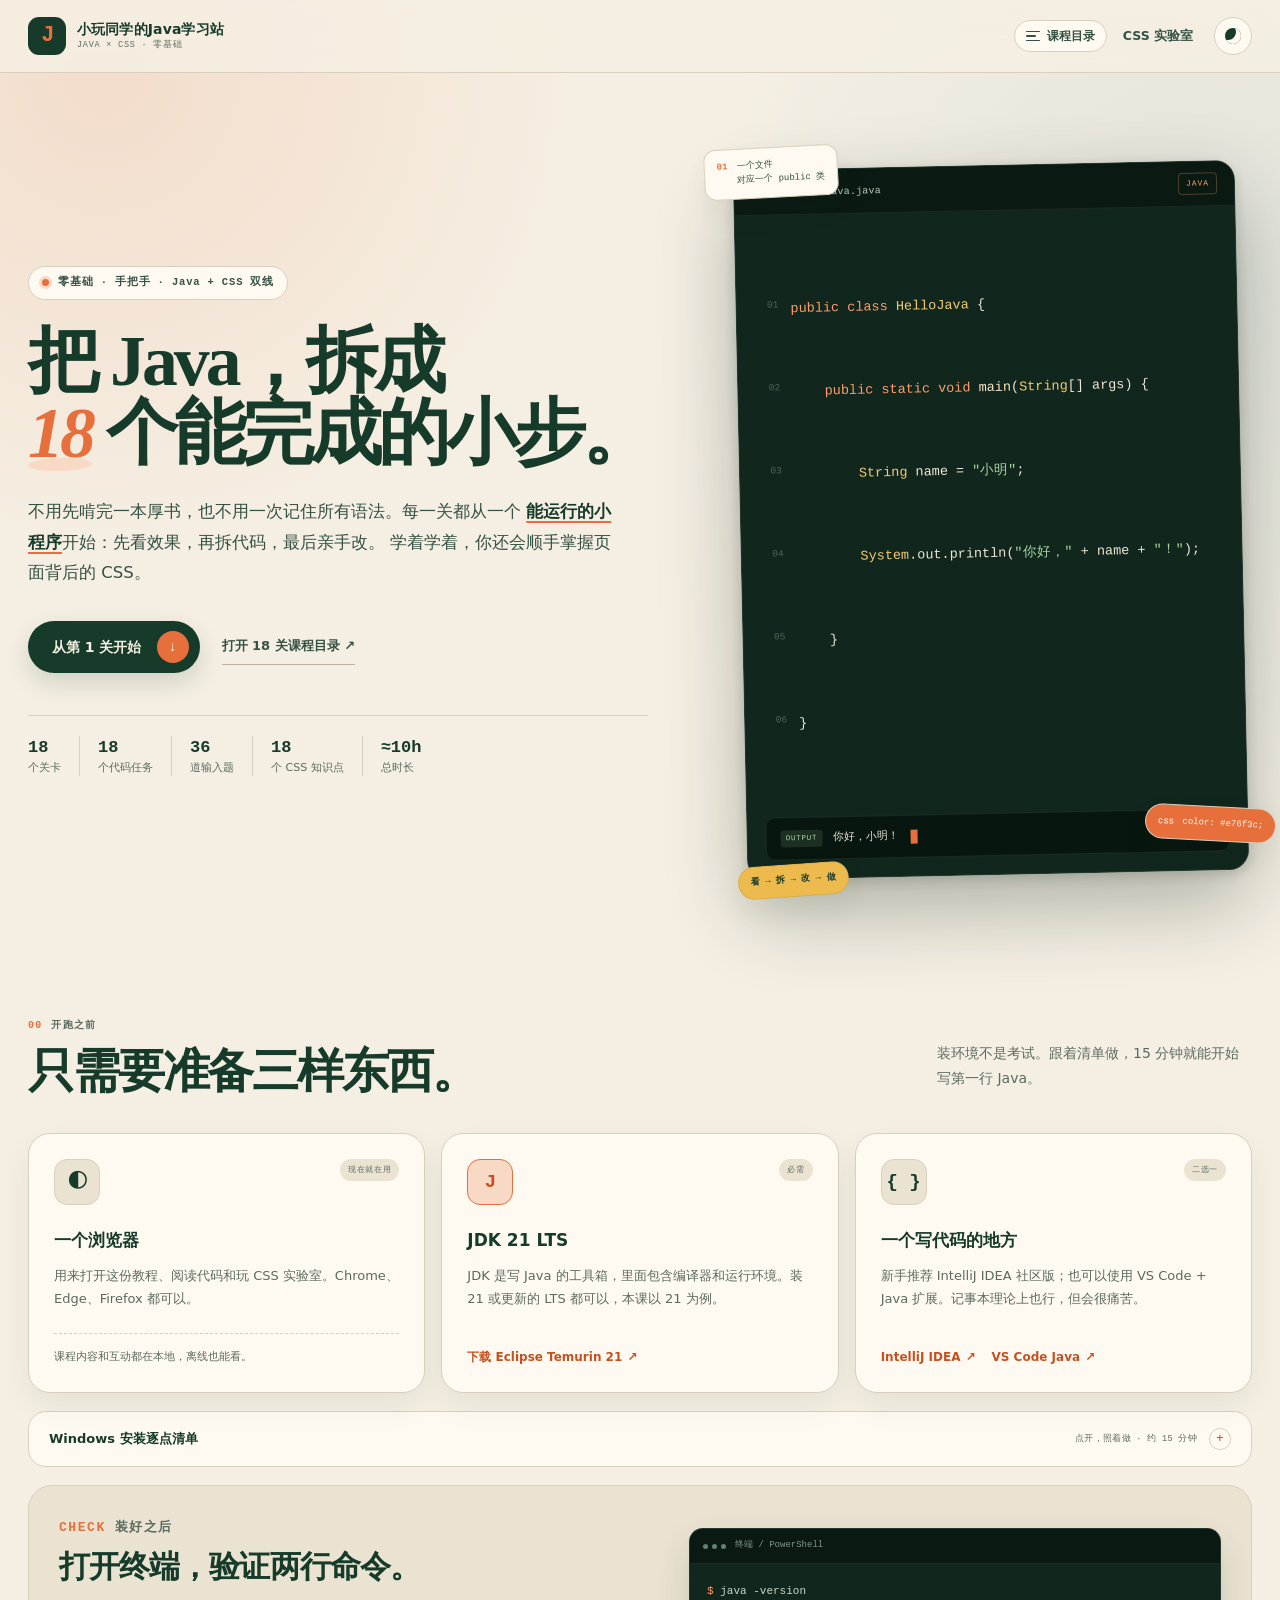
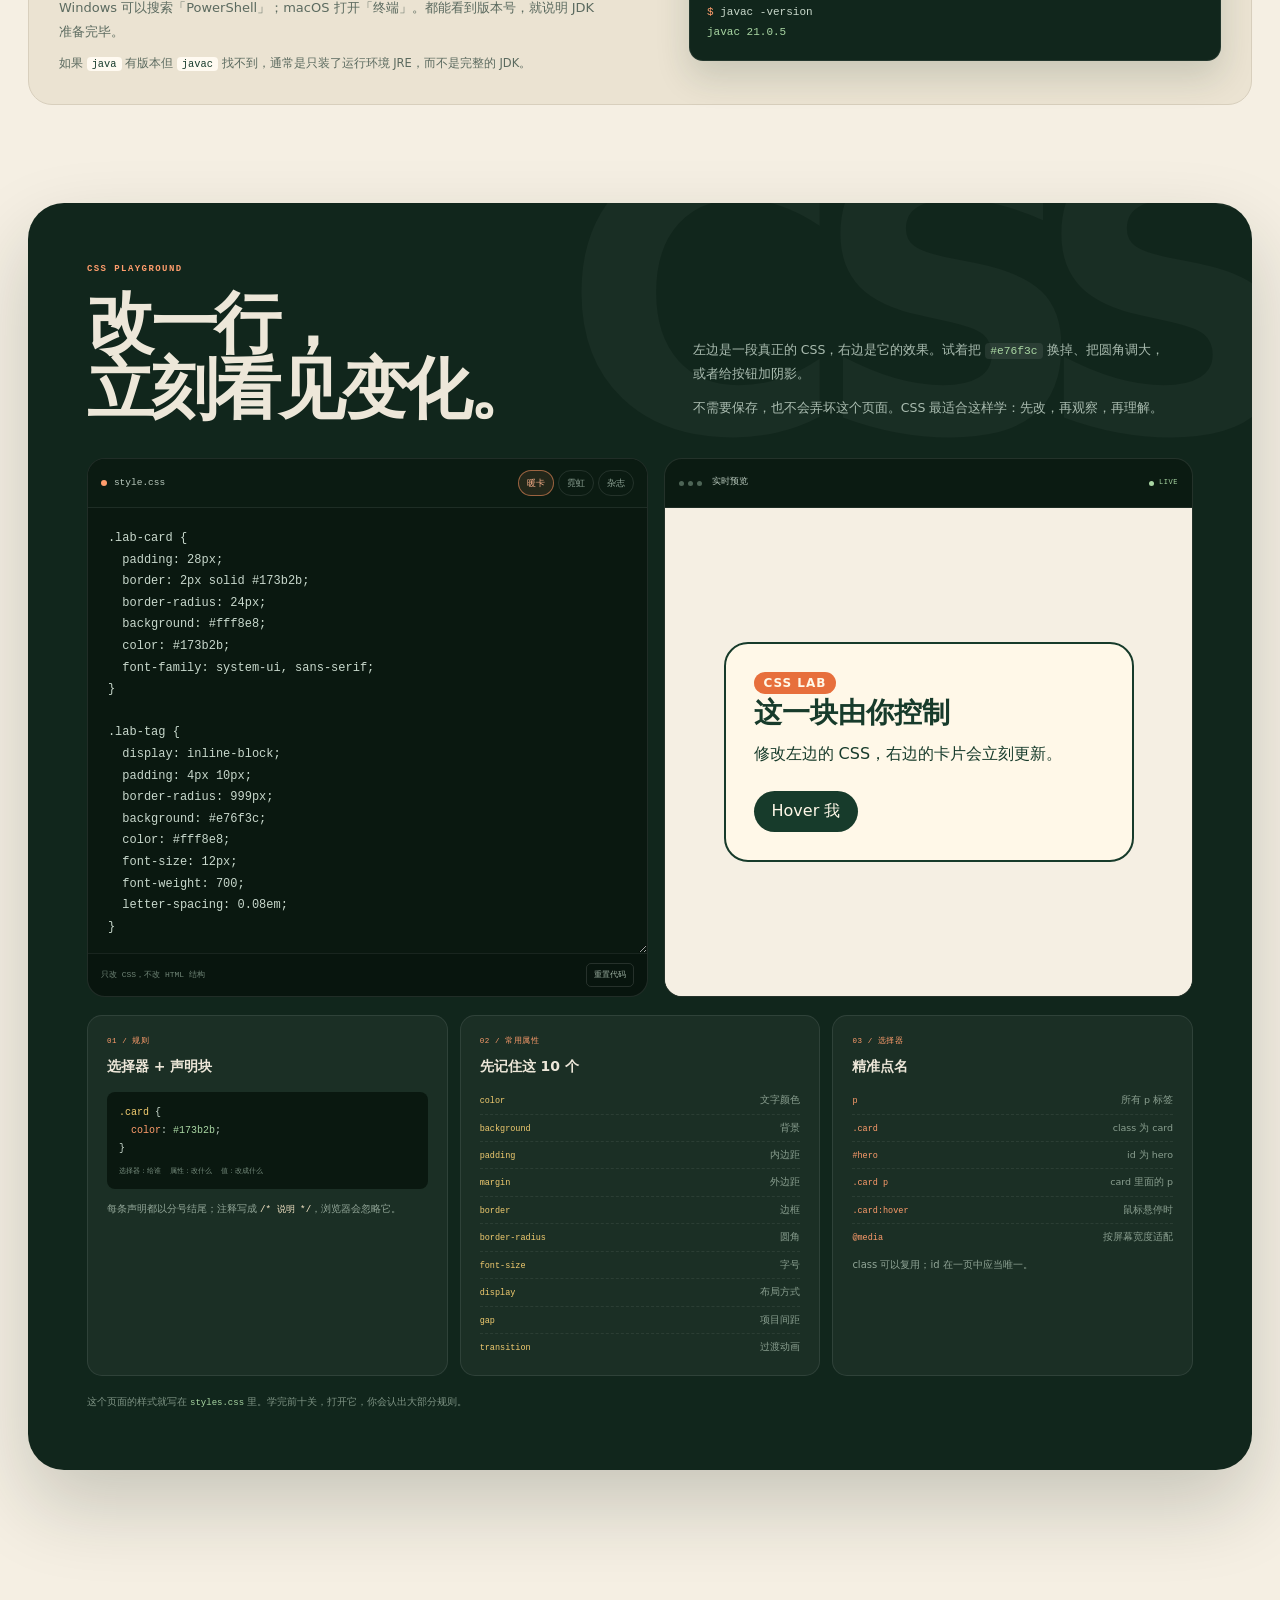
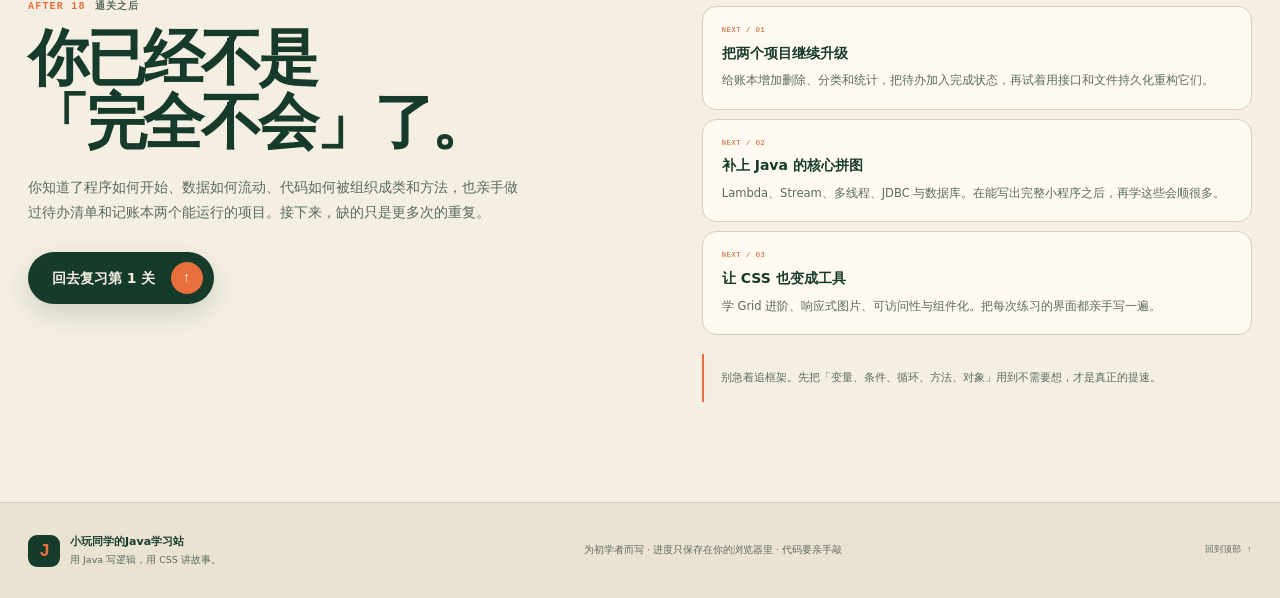
==== commit 86042429: "Add files via upload" ====
--- a/index.html
+++ b/index.html
@@ -3,7 +3,7 @@
 <head>
   <meta charset="UTF-8">
   <meta name="viewport" content="width=device-width, initial-scale=1.0">
-  <meta name="description" content="小玩同学的 Java 学习站：18 个分级关卡、18 个代码任务，零基础手把手入门，同时学会 CSS 语法。">
+  <meta name="description" content="小玩同学的Java学习站：18 个分级关卡、18 个代码任务，零基础手把手入门，同时学会 CSS 语法。">
   <meta name="theme-color" content="#f5efe3">
   <title>小玩同学的Java学习站｜18 关，从零到完整项目</title>
   <script>
@@ -17,11 +17,11 @@
     }());
   </script>
   <link rel="icon" href="data:image/svg+xml,%3Csvg xmlns='http://www.w3.org/2000/svg' viewBox='0 0 100 100'%3E%3Crect width='100' height='100' rx='24' fill='%23173b2b'/%3E%3Ctext x='50' y='71' font-family='monospace' font-size='62' font-weight='bold' text-anchor='middle' fill='%23e76f3c'%3EJ%3C/text%3E%3C/svg%3E">
-  <link rel="stylesheet" href="styles.css?v=12">
-  <script src="chapters.js?v=12" defer></script>
-  <script src="script.js?v=12" defer></script>
+  <link rel="stylesheet" href="styles.css?v=13">
+  <script src="chapters.js?v=13" defer></script>
+  <script src="script.js?v=13" defer></script>
 </head>
-<body>
+<body class="home-page">
   <a class="skip-link" href="#main">跳到正文</a>
   <noscript><div class="noscript-note">这页的 18 关内容和互动练习需要 JavaScript。请在浏览器里启用 JavaScript，或换一个现代浏览器打开。</div></noscript>
   <div class="reading-progress" aria-hidden="true"><span id="readingBar"></span></div>
@@ -204,243 +204,6 @@
       </div>
     </section>
 
-    <!-- ============ COURSE ENTRY ============ -->
-    <section class="course-levels section-shell" id="course">
-      <div class="section-heading">
-        <div>
-          <p class="section-kicker"><span>COURSE MAP</span> 学习路线</p>
-          <h2>18 关，都收进课程菜单里。</h2>
-        </div>
-        <p class="section-side">首页不再铺满关卡。点右上角的「课程目录」，六个阶段、18 个关卡会从右侧展开，随时跳关或复习。这里只留下你的进度和继续入口。</p>
-      </div>
-
-      <div class="course-dashboard">
-        <div class="dashboard-top">
-          <div class="dashboard-progress">
-            <div class="dashboard-progress-head">
-              <span>YOUR PROGRESS</span>
-              <strong id="homeProgress">0 / 18 关</strong>
-            </div>
-            <div class="dashboard-track" aria-hidden="true"><span id="homeProgressBar"></span></div>
-            <p id="homeProgressNote">从第 1 关开始，先把第一个程序跑起来。</p>
-            <button class="dashboard-menu-link" type="button" data-course-menu-toggle aria-haspopup="dialog" aria-expanded="false" aria-controls="courseMenu">
-              打开完整课程目录 <span aria-hidden="true">↗</span>
-            </button>
-          </div>
-          <a class="dashboard-cta" id="continueBtn" href="lesson.html?level=01">
-            <span id="continueLabel">从第 1 关开始</span>
-            <span class="dashboard-cta-arrow" aria-hidden="true">→</span>
-          </a>
-        </div>
-
-        <div class="phase-groups" hidden>
-          <section class="phase-group" aria-labelledby="phase-title-1">
-            <div class="phase-group-head">
-              <span class="phase-group-no">阶段 01</span>
-              <h3 id="phase-title-1">语法地基</h3>
-              <span class="phase-group-count" data-phase-count="1">0 / 5</span>
-            </div>
-            <div class="level-grid">
-              <a class="level-card" href="lesson.html?level=01" data-level-card="1">
-                <span class="level-index">01</span>
-                <span class="level-info">
-                  <strong>Hello, Java</strong>
-                  <small><span>类 · main · 输出</span><span class="level-css">CSS 规则</span><span class="level-minutes">25 min</span></small>
-                </span>
-                <span class="level-state" aria-hidden="true"><span class="level-check">✓</span><span class="level-arrow">→</span></span>
-              </a>
-              <a class="level-card" href="lesson.html?level=02" data-level-card="2">
-                <span class="level-index">02</span>
-                <span class="level-info">
-                  <strong>变量与类型</strong>
-                  <small><span>变量 · 类型 · 拼接</span><span class="level-css">CSS 变量</span><span class="level-minutes">25 min</span></small>
-                </span>
-                <span class="level-state" aria-hidden="true"><span class="level-check">✓</span><span class="level-arrow">→</span></span>
-              </a>
-              <a class="level-card" href="lesson.html?level=03" data-level-card="3">
-                <span class="level-index">03</span>
-                <span class="level-info">
-                  <strong>输入与运算符</strong>
-                  <small><span>Scanner · 算术 · 类型转换</span><span class="level-css">CSS 盒模型</span><span class="level-minutes">30 min</span></small>
-                </span>
-                <span class="level-state" aria-hidden="true"><span class="level-check">✓</span><span class="level-arrow">→</span></span>
-              </a>
-              <a class="level-card" href="lesson.html?level=04" data-level-card="4">
-                <span class="level-index">04</span>
-                <span class="level-info">
-                  <strong>条件判断</strong>
-                  <small><span>if / else · 比较 · 逻辑</span><span class="level-css">文字排版</span><span class="level-minutes">30 min</span></small>
-                </span>
-                <span class="level-state" aria-hidden="true"><span class="level-check">✓</span><span class="level-arrow">→</span></span>
-              </a>
-              <a class="level-card" href="lesson.html?level=05" data-level-card="5">
-                <span class="level-index">05</span>
-                <span class="level-info">
-                  <strong>循环</strong>
-                  <small><span>for · while · break</span><span class="level-css">hover 过渡</span><span class="level-minutes">30 min</span></small>
-                </span>
-                <span class="level-state" aria-hidden="true"><span class="level-check">✓</span><span class="level-arrow">→</span></span>
-              </a>
-            </div>
-          </section>
-
-          <section class="phase-group" aria-labelledby="phase-title-2">
-            <div class="phase-group-head">
-              <span class="phase-group-no">阶段 02</span>
-              <h3 id="phase-title-2">组织代码</h3>
-              <span class="phase-group-count" data-phase-count="2">0 / 2</span>
-            </div>
-            <div class="level-grid">
-              <a class="level-card" href="lesson.html?level=06" data-level-card="6">
-                <span class="level-index">06</span>
-                <span class="level-info">
-                  <strong>数组</strong>
-                  <small><span>索引 · 遍历 · 增强 for</span><span class="level-css">Flexbox</span><span class="level-minutes">30 min</span></small>
-                </span>
-                <span class="level-state" aria-hidden="true"><span class="level-check">✓</span><span class="level-arrow">→</span></span>
-              </a>
-              <a class="level-card" href="lesson.html?level=07" data-level-card="7">
-                <span class="level-index">07</span>
-                <span class="level-info">
-                  <strong>方法</strong>
-                  <small><span>参数 · 返回值 · 作用域</span><span class="level-css">Grid</span><span class="level-minutes">30 min</span></small>
-                </span>
-                <span class="level-state" aria-hidden="true"><span class="level-check">✓</span><span class="level-arrow">→</span></span>
-              </a>
-            </div>
-          </section>
-
-          <section class="phase-group" aria-labelledby="phase-title-3">
-            <div class="phase-group-head">
-              <span class="phase-group-no">阶段 03</span>
-              <h3 id="phase-title-3">面向对象</h3>
-              <span class="phase-group-count" data-phase-count="3">0 / 3</span>
-            </div>
-            <div class="level-grid">
-              <a class="level-card" href="lesson.html?level=08" data-level-card="8">
-                <span class="level-index">08</span>
-                <span class="level-info">
-                  <strong>类与对象</strong>
-                  <small><span>字段 · 构造方法 · this</span><span class="level-css">class 选择器</span><span class="level-minutes">35 min</span></small>
-                </span>
-                <span class="level-state" aria-hidden="true"><span class="level-check">✓</span><span class="level-arrow">→</span></span>
-              </a>
-              <a class="level-card" href="lesson.html?level=09" data-level-card="9">
-                <span class="level-index">09</span>
-                <span class="level-info">
-                  <strong>封装与继承</strong>
-                  <small><span>private · extends · 多态</span><span class="level-css">层叠优先级</span><span class="level-minutes">35 min</span></small>
-                </span>
-                <span class="level-state" aria-hidden="true"><span class="level-check">✓</span><span class="level-arrow">→</span></span>
-              </a>
-              <a class="level-card" href="lesson.html?level=10" data-level-card="10">
-                <span class="level-index">10</span>
-                <span class="level-info">
-                  <strong>集合</strong>
-                  <small><span>ArrayList · HashMap · 泛型</span><span class="level-css">响应式</span><span class="level-minutes">35 min</span></small>
-                </span>
-                <span class="level-state" aria-hidden="true"><span class="level-check">✓</span><span class="level-arrow">→</span></span>
-              </a>
-            </div>
-          </section>
-
-          <section class="phase-group" aria-labelledby="phase-title-4">
-            <div class="phase-group-head">
-              <span class="phase-group-no">阶段 04</span>
-              <h3 id="phase-title-4">做出东西</h3>
-              <span class="phase-group-count" data-phase-count="4">0 / 2</span>
-            </div>
-            <div class="level-grid">
-              <a class="level-card" href="lesson.html?level=11" data-level-card="11">
-                <span class="level-index">11</span>
-                <span class="level-info">
-                  <strong>异常与调试</strong>
-                  <small><span>try-catch · finally · 调试</span><span class="level-css">关键帧动画</span><span class="level-minutes">35 min</span></small>
-                </span>
-                <span class="level-state" aria-hidden="true"><span class="level-check">✓</span><span class="level-arrow">→</span></span>
-              </a>
-              <a class="level-card" href="lesson.html?level=12" data-level-card="12">
-                <span class="level-index">12</span>
-                <span class="level-info">
-                  <strong>待办清单项目</strong>
-                  <small><span>综合项目 · 实战</span><span class="level-css">主题变量</span><span class="level-minutes">50 min</span></small>
-                </span>
-                <span class="level-state" aria-hidden="true"><span class="level-check">✓</span><span class="level-arrow">→</span></span>
-              </a>
-            </div>
-          </section>
-
-          <section class="phase-group" aria-labelledby="phase-title-5">
-            <div class="phase-group-head">
-              <span class="phase-group-no">阶段 05</span>
-              <h3 id="phase-title-5">进阶表达</h3>
-              <span class="phase-group-count" data-phase-count="5">0 / 4</span>
-            </div>
-            <div class="level-grid">
-              <a class="level-card" href="lesson.html?level=13" data-level-card="13">
-                <span class="level-index">13</span>
-                <span class="level-info">
-                  <strong>字符串与文本</strong>
-                  <small><span>String · trim · equals</span><span class="level-css">文本省略</span><span class="level-minutes">35 min</span></small>
-                </span>
-                <span class="level-state" aria-hidden="true"><span class="level-check">✓</span><span class="level-arrow">→</span></span>
-              </a>
-              <a class="level-card" href="lesson.html?level=14" data-level-card="14">
-                <span class="level-index">14</span>
-                <span class="level-info">
-                  <strong>接口与多态</strong>
-                  <small><span>interface · implements</span><span class="level-css">伪元素</span><span class="level-minutes">35 min</span></small>
-                </span>
-                <span class="level-state" aria-hidden="true"><span class="level-check">✓</span><span class="level-arrow">→</span></span>
-              </a>
-              <a class="level-card" href="lesson.html?level=15" data-level-card="15">
-                <span class="level-index">15</span>
-                <span class="level-info">
-                  <strong>枚举与 switch</strong>
-                  <small><span>enum · 箭头 switch</span><span class="level-css">sticky 定位</span><span class="level-minutes">30 min</span></small>
-                </span>
-                <span class="level-state" aria-hidden="true"><span class="level-check">✓</span><span class="level-arrow">→</span></span>
-              </a>
-              <a class="level-card" href="lesson.html?level=16" data-level-card="16">
-                <span class="level-index">16</span>
-                <span class="level-info">
-                  <strong>泛型与 Set</strong>
-                  <small><span>泛型 · HashSet · 去重</span><span class="level-css">clamp 函数</span><span class="level-minutes">35 min</span></small>
-                </span>
-                <span class="level-state" aria-hidden="true"><span class="level-check">✓</span><span class="level-arrow">→</span></span>
-              </a>
-            </div>
-          </section>
-
-          <section class="phase-group" aria-labelledby="phase-title-6">
-            <div class="phase-group-head">
-              <span class="phase-group-no">阶段 06</span>
-              <h3 id="phase-title-6">文件与项目</h3>
-              <span class="phase-group-count" data-phase-count="6">0 / 2</span>
-            </div>
-            <div class="level-grid">
-              <a class="level-card" href="lesson.html?level=17" data-level-card="17">
-                <span class="level-index">17</span>
-                <span class="level-info">
-                  <strong>文件读写</strong>
-                  <small><span>Path · Files · IOException</span><span class="level-css">focus-within</span><span class="level-minutes">40 min</span></small>
-                </span>
-                <span class="level-state" aria-hidden="true"><span class="level-check">✓</span><span class="level-arrow">→</span></span>
-              </a>
-              <a class="level-card" href="lesson.html?level=18" data-level-card="18">
-                <span class="level-index">18</span>
-                <span class="level-info">
-                  <strong>记账本项目</strong>
-                  <small><span>文件持久化 · 项目整合</span><span class="level-css">自动网格</span><span class="level-minutes">50 min</span></small>
-                </span>
-                <span class="level-state" aria-hidden="true"><span class="level-check">✓</span><span class="level-arrow">→</span></span>
-              </a>
-            </div>
-          </section>
-        </div>
-      </div>
-    </section>
-
     <!-- ============ CSS LAB ============ -->
     <section class="lab-section" id="lab">
       <div class="lab-heading">
--- a/styles.css
+++ b/styles.css
@@ -347,6 +347,14 @@
   gap: 5px;
 }
 
+.home-page .header-progress {
+  display: none;
+}
+
+.home-page .header-nav {
+  margin-left: auto;
+}
+
 .header-nav > a {
   padding: 8px 11px;
   border-radius: 999px;
@@ -1393,6 +1401,11 @@
   gap: 32px;
   padding-bottom: 24px;
   border-bottom: 1px solid var(--line);
+}
+
+.course-dashboard--entry .dashboard-top {
+  padding-bottom: 0;
+  border-bottom: 0;
 }
 
 .dashboard-progress {
@@ -5637,7 +5650,8 @@
     gap: 8px;
   }
 
-  .lesson-after a {
+  .lesson-after a,
+  .lesson-after-link {
     white-space: normal;
   }
 
